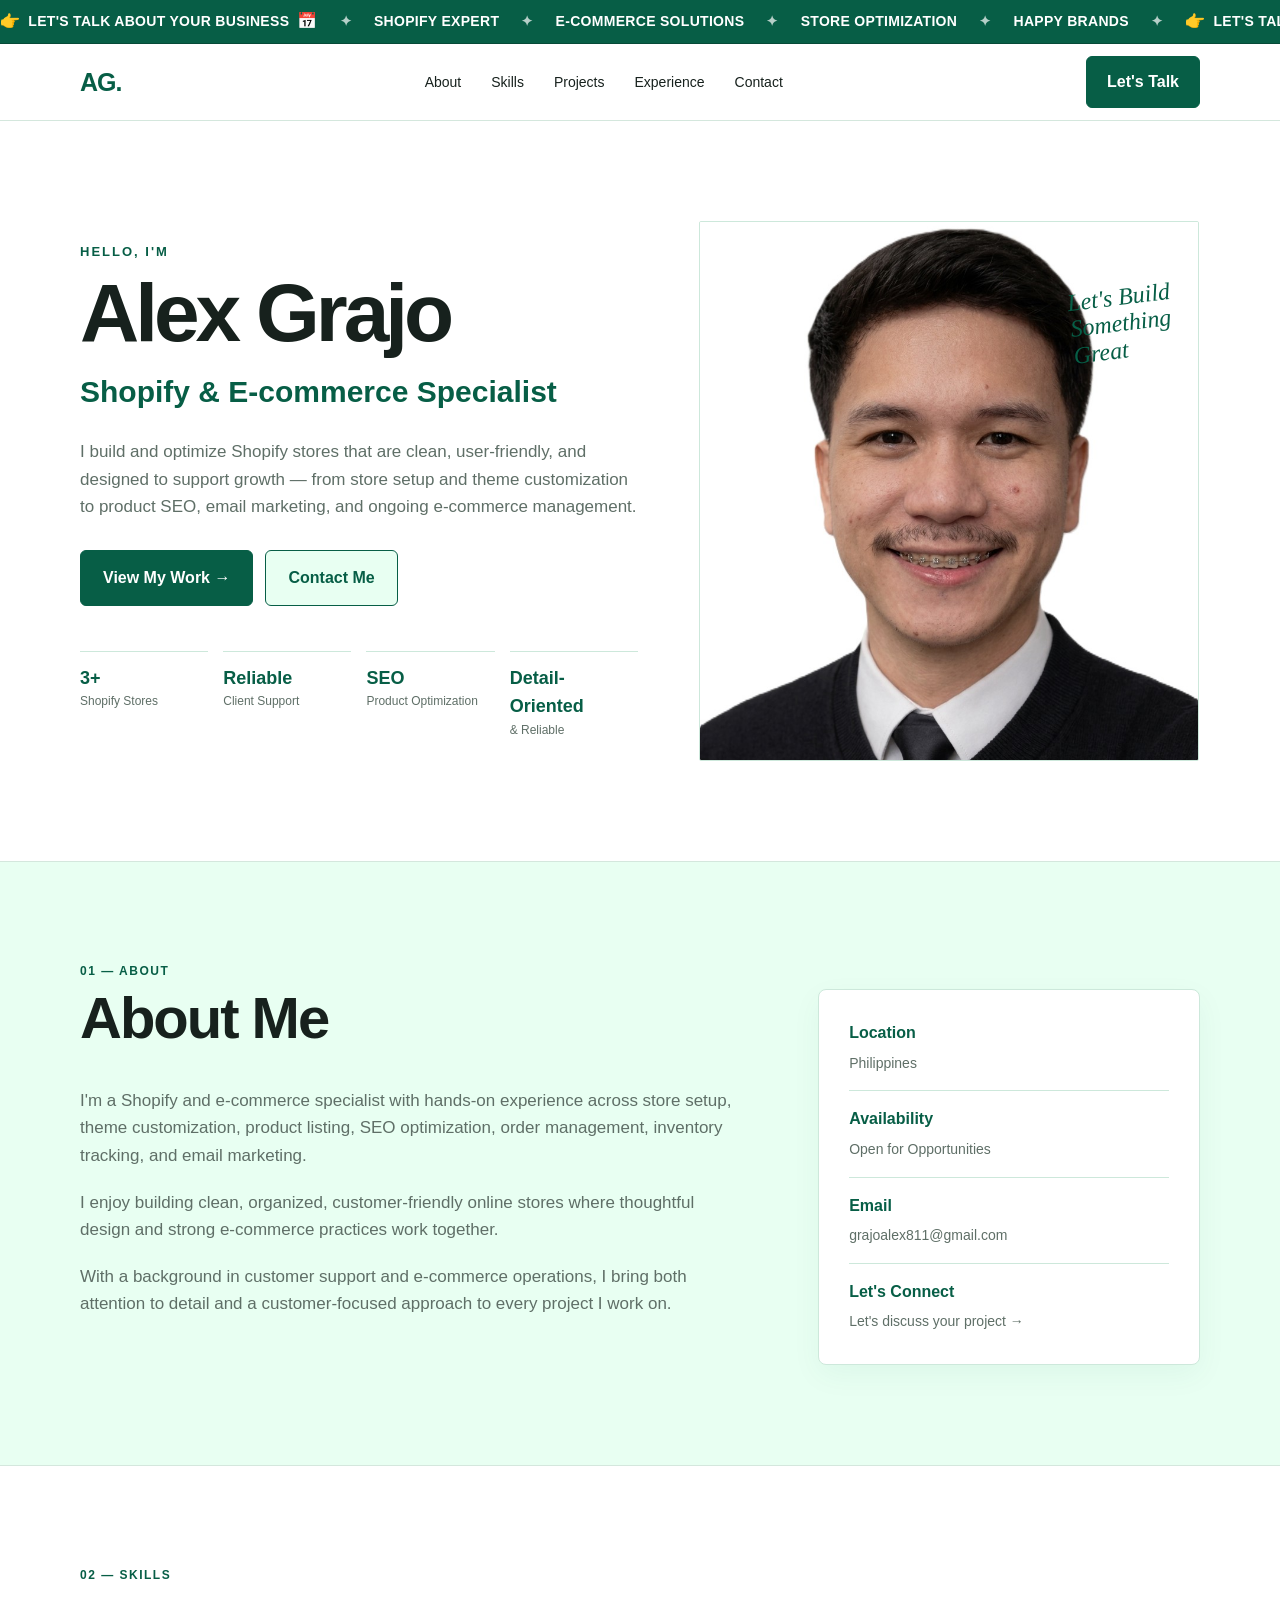
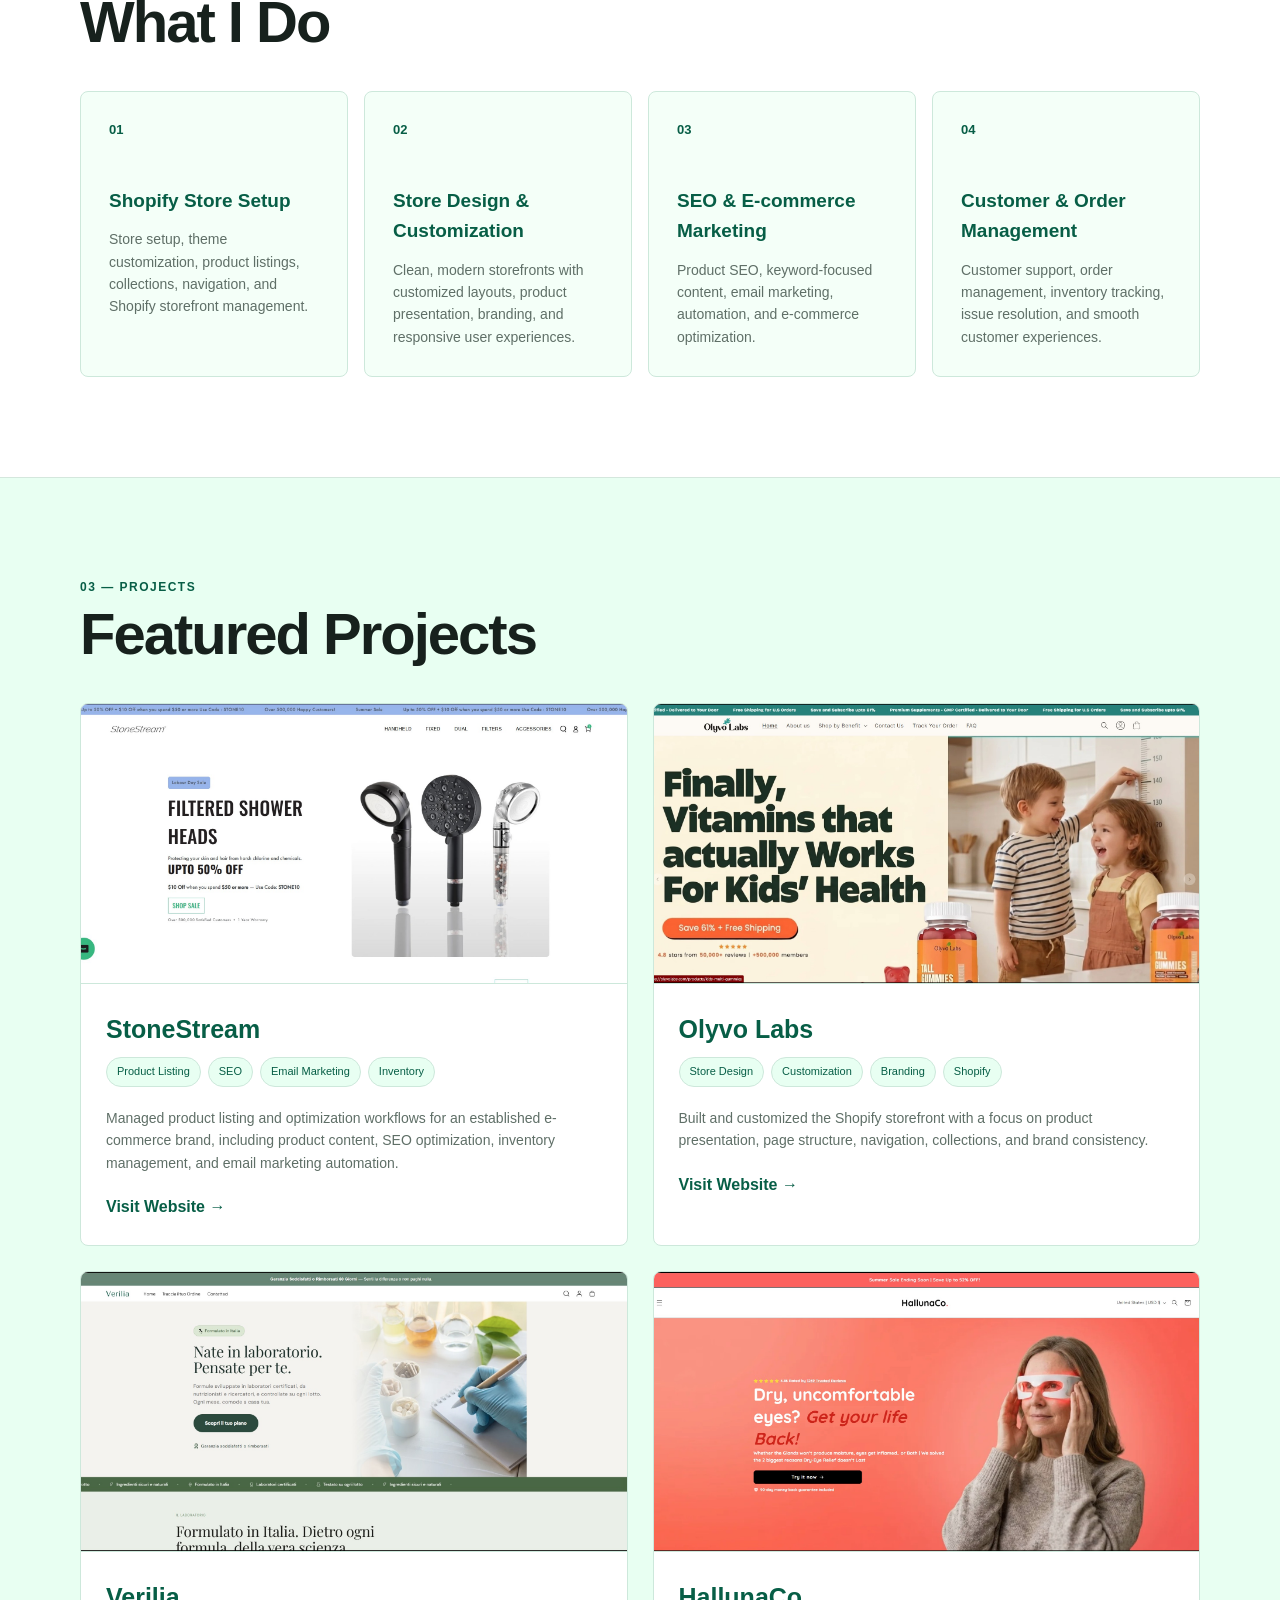
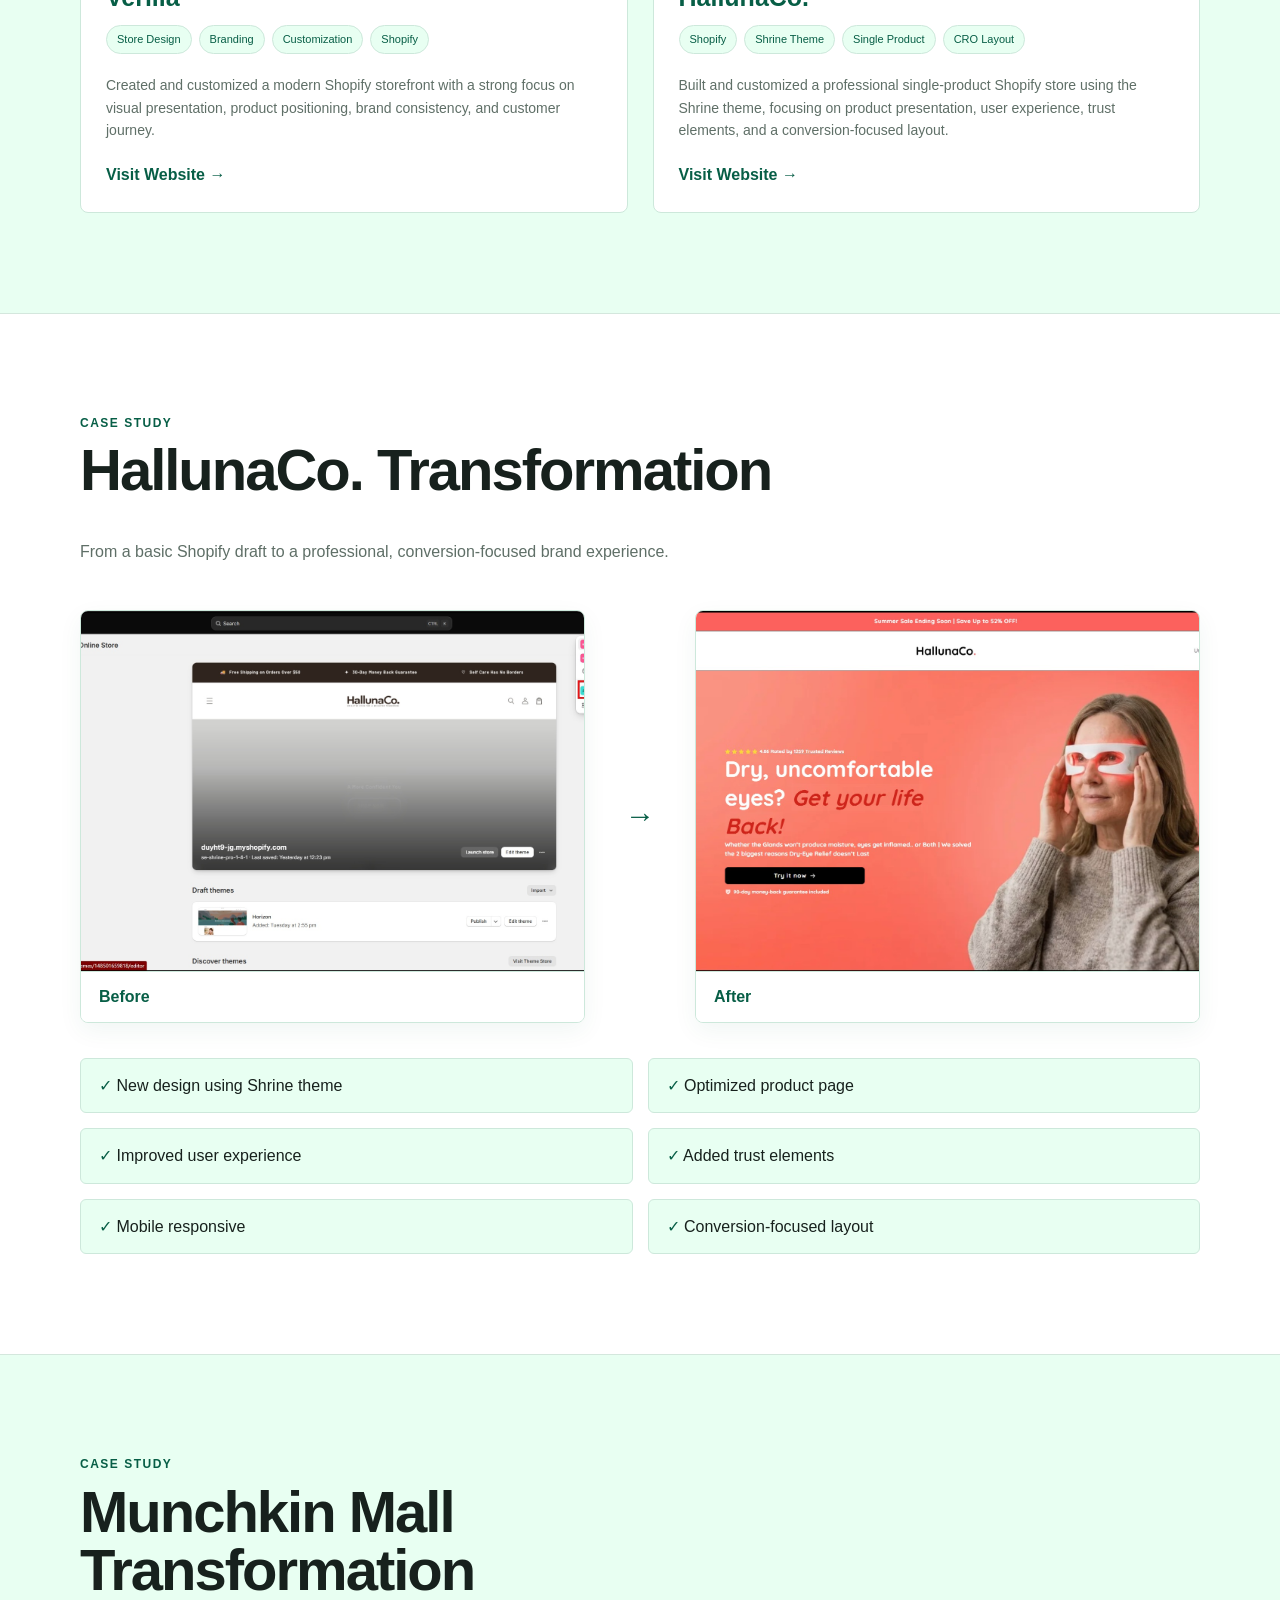
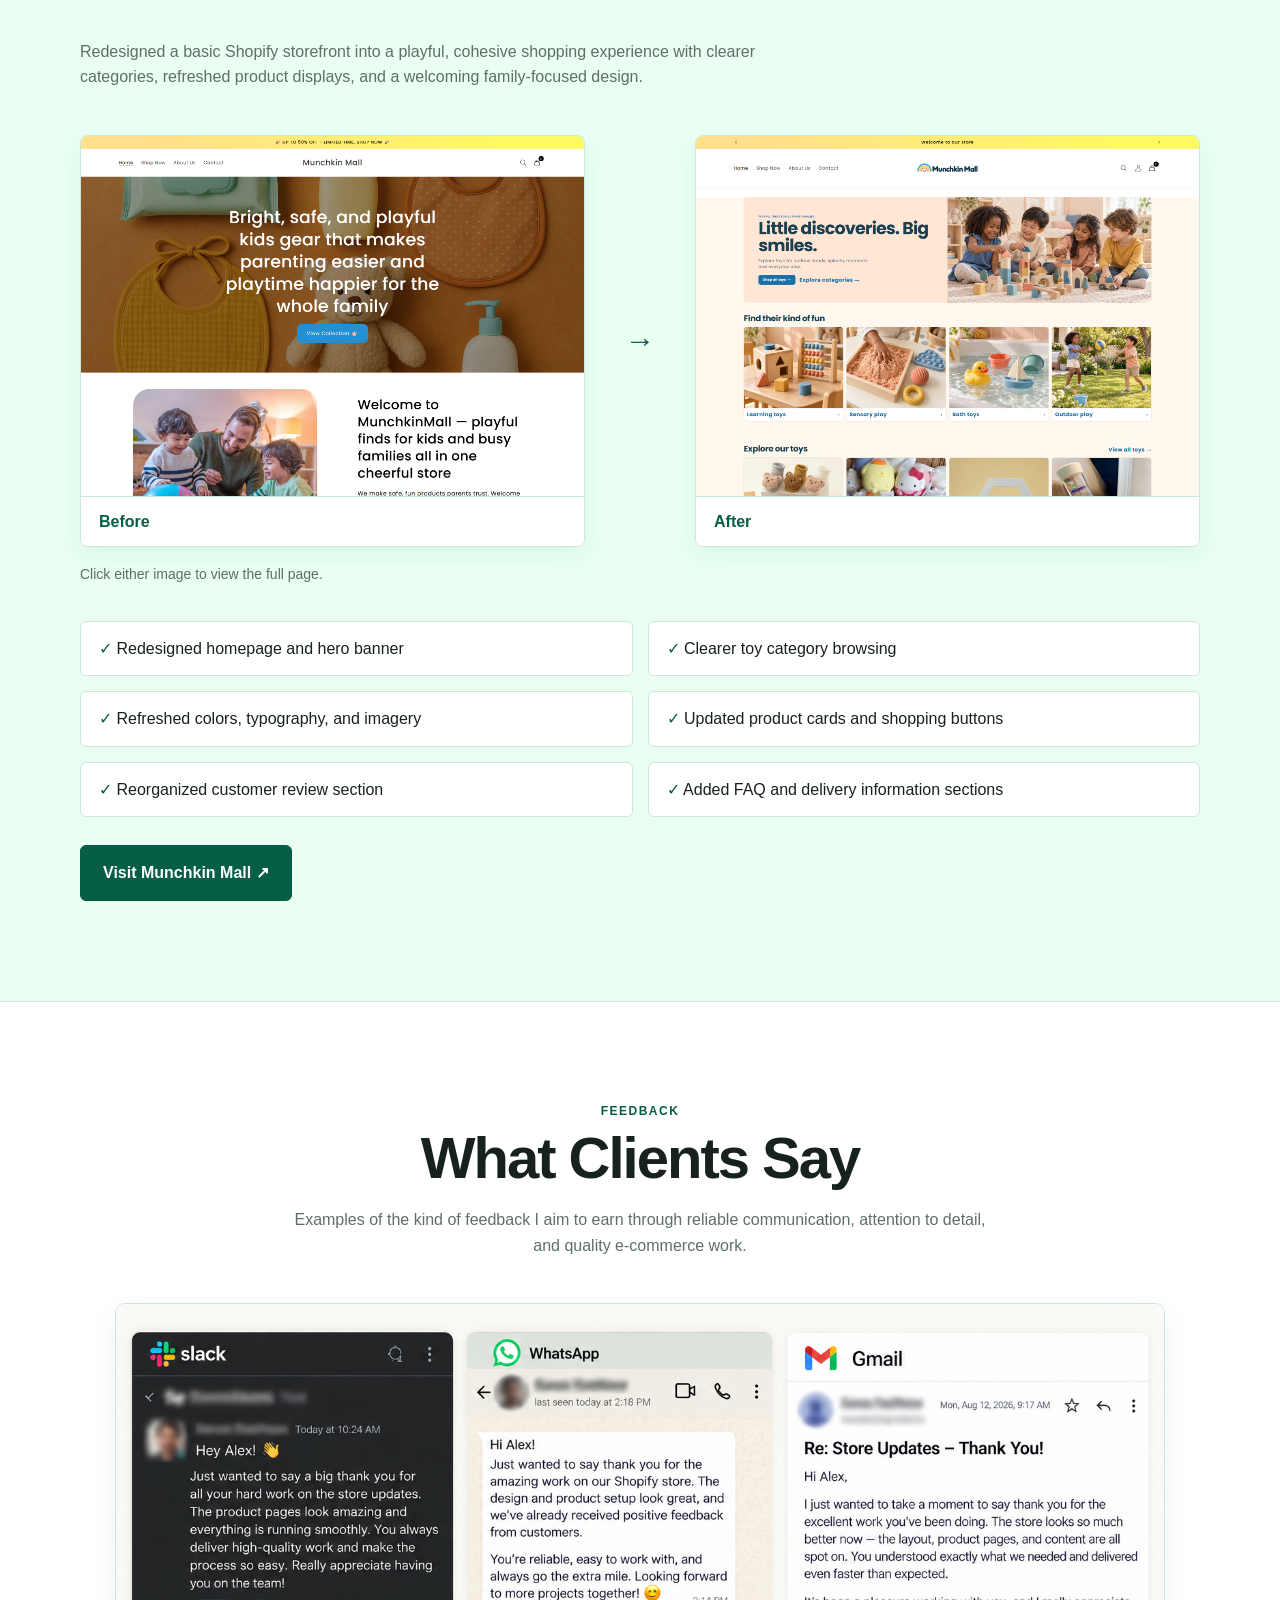
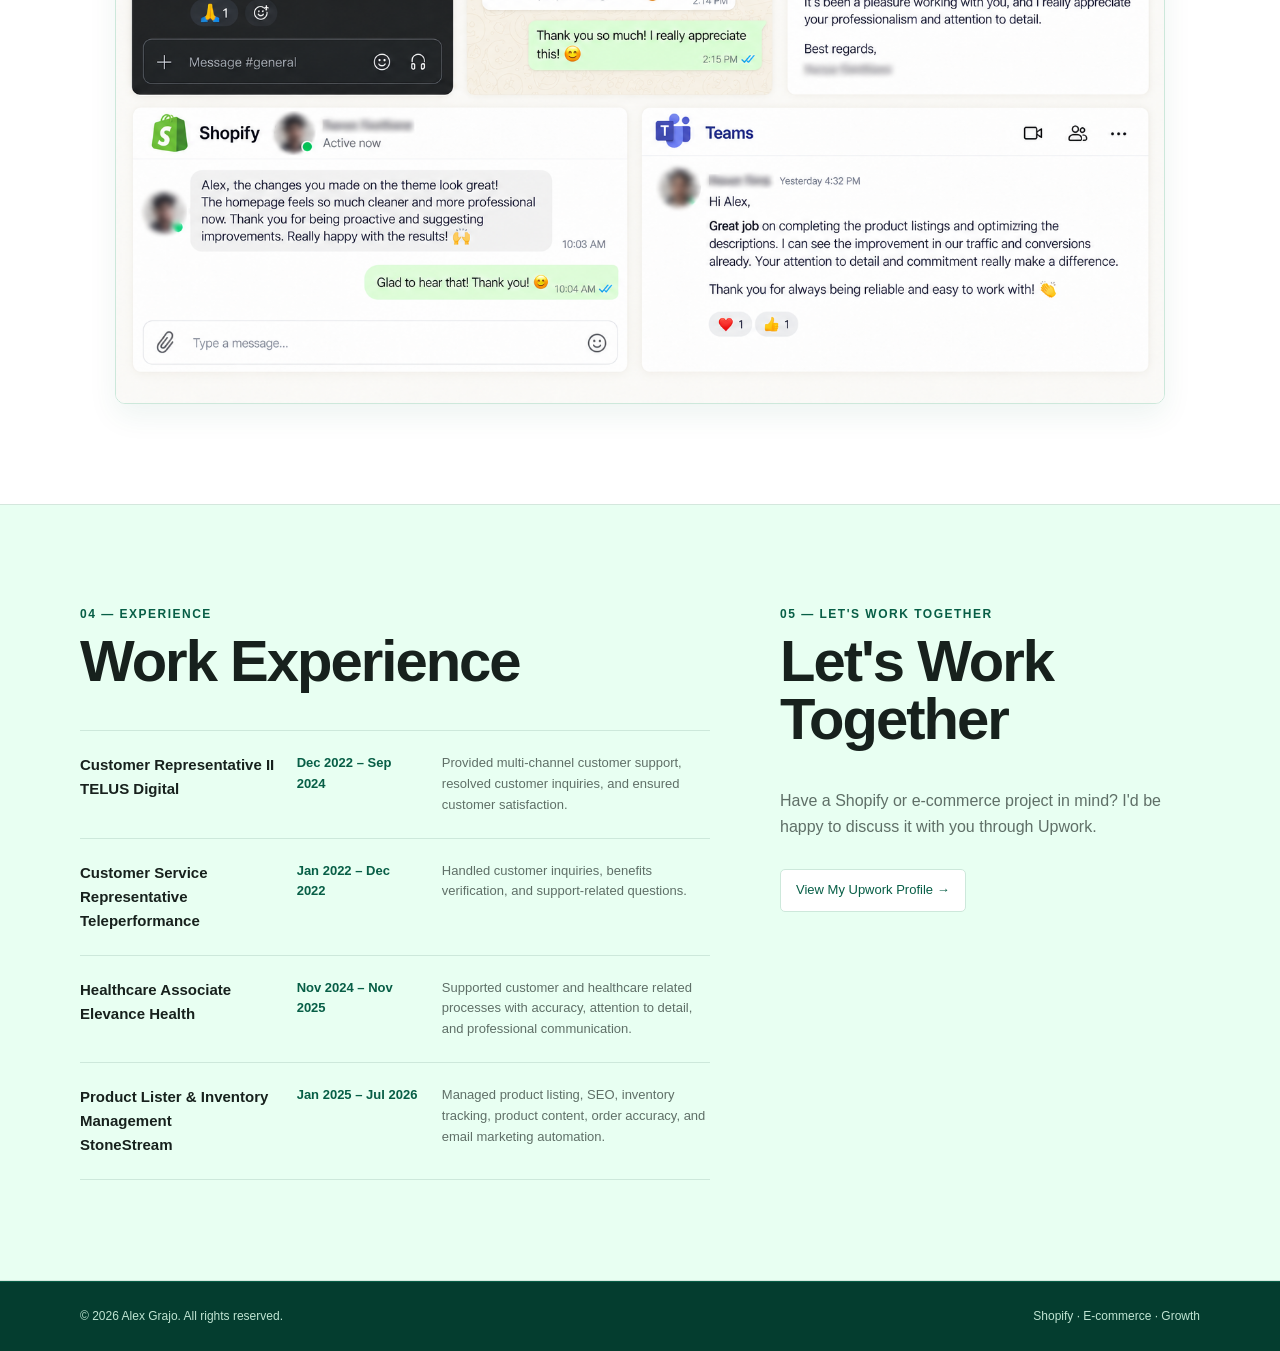
==== upwork.html @ b0d63276 "Create Upwork portfolio page" ====
<!DOCTYPE html>
<html lang="en">

<head>

    <meta charset="UTF-8">

    <meta name="viewport" content="width=device-width, initial-scale=1.0">

    <title>Alex Grajo | Shopify & E-commerce Specialist</title>

    <meta
        name="description"
        content="Alex Grajo is a Shopify and e-commerce specialist focused on store setup, customization, product SEO, customer management, inventory, and e-commerce growth."
    >

    <link rel="stylesheet" href="style.css">

</head>


<body><!-- TOP MARQUEE -->
<div class="alex-marquee">
  <div class="alex-marquee-track">

    <!-- SET 1 -->
    <div class="alex-marquee-content">
      <a
        href="https://calendar.app.google/ESJeCoB843cVoZxm7"
        target="_blank"
        rel="noopener noreferrer"
        class="marquee-link"
      >
        <span class="marquee-arrow">👉</span>
        <span>Let's Talk About Your Business</span>
        <span class="marquee-calendar">📅</span>
      </a>

      <span class="marquee-divider">✦</span>

      <span>Shopify Expert</span>

      <span class="marquee-divider">✦</span>

      <span>E-Commerce Solutions</span>

      <span class="marquee-divider">✦</span>

      <span>Store Optimization</span>

      <span class="marquee-divider">✦</span>

      <span>Happy Brands</span>

      <span class="marquee-divider">✦</span>
    </div>

    <!-- SET 2 — DUPLICATE FOR SEAMLESS LOOP -->
    <div class="alex-marquee-content">
      <a
        href="https://calendar.app.google/ESJeCoB843cVoZxm7"
        target="_blank"
        rel="noopener noreferrer"
        class="marquee-link"
      >
        <span class="marquee-arrow">👉</span>
        <span>Let's Talk About Your Business</span>
        <span class="marquee-calendar">📅</span>
      </a>

      <span class="marquee-divider">✦</span>

      <span>Shopify Expert</span>

      <span class="marquee-divider">✦</span>

      <span>E-Commerce Solutions</span>

      <span class="marquee-divider">✦</span>

      <span>Store Optimization</span>

      <span class="marquee-divider">✦</span>

      <span>Happy Brands</span>

      <span class="marquee-divider">✦</span>
    </div>

  </div>
</div>


    <!-- =========================================
         HEADER / NAVIGATION
         ========================================= -->

    <header class="site-header">

        <div class="container navbar">

            <a href="#home" class="logo">
                AG.
            </a>


            <nav>

                <ul class="nav-links">

                    <li>
                        <a href="#about">About</a>
                    </li>

                    <li>
                        <a href="#skills">Skills</a>
                    </li>

                    <li>
                        <a href="#projects">Projects</a>
                    </li>

                    <li>
                        <a href="#experience">Experience</a>
                    </li>

                    <li>
                        <a href="#contact">Contact</a>
                    </li>

                </ul>

            </nav>


            <a href="#contact" class="nav-button">
                Let's Talk
            </a>


            <button
                class="menu-toggle"
                aria-label="Open navigation menu"
                aria-expanded="false"
            >
                ☰
            </button>

        </div>

    </header>



    <main>


        <!-- =========================================
             HERO
             ========================================= -->

        <section class="hero" id="home">

            <div class="container hero-grid">


                <!-- Hero Text -->

                <div class="hero-content">

                    <div class="hero-label">
                        HELLO, I'M
                    </div>


                    <h1>
                        Alex Grajo
                    </h1>


                    <div class="hero-title">
                        Shopify & E-commerce Specialist
                    </div>


                    <p class="hero-description">

                        I build and optimize Shopify stores that are clean,
                        user-friendly, and designed to support growth —
                        from store setup and theme customization to product
                        SEO, email marketing, and ongoing e-commerce management.

                    </p>


                    <div class="hero-buttons">

                        <a
                            href="#projects"
                            class="button button-dark"
                        >
                            View My Work →
                        </a>


                        <a
                            href="#contact"
                            class="button button-light"
                        >
                            Contact Me
                        </a>

                    </div>


                    <!-- Small Stats -->

                    <div class="hero-stats">

                        <div class="stat">

                            <strong>
                                3+
                            </strong>

                            <span>
                                Shopify Stores
                            </span>

                        </div>


                        <div class="stat">

                            <strong>
                                Reliable
                            </strong>

                            <span>
                                Client Support
                            </span>

                        </div>


                        <div class="stat">

                            <strong>
                                SEO
                            </strong>

                            <span>
                                Product Optimization
                            </span>

                        </div>


                        <div class="stat">

                            <strong>
                                Detail-Oriented
                            </strong>

                            <span>
                                & Reliable
                            </span>

                        </div>

                    </div>

                </div>



                <!-- Hero Photo -->

                <div class="hero-photo-wrapper">

                    <img
                        src="images/alex-photo.jpg"
                        alt="Alex Grajo"
                        class="hero-photo"
                    >


                    <div class="hero-note">

                        Let's Build
                        Something
                        Great

                    </div>

                </div>

            </div>

        </section>



        <!-- =========================================
             ABOUT
             ========================================= -->

        <section id="about">

            <div class="container">

                <div class="section-label">
                    01 — ABOUT
                </div>


                <div class="about-grid">


                    <div>

                        <h2 class="section-title">
                            About Me
                        </h2>


                        <div class="about-text">

                            <p>

                                I'm a Shopify and e-commerce specialist with
                                hands-on experience across store setup,
                                theme customization, product listing,
                                SEO optimization, order management,
                                inventory tracking, and email marketing.

                            </p>


                            <p>

                                I enjoy building clean, organized,
                                customer-friendly online stores where
                                thoughtful design and strong e-commerce
                                practices work together.

                            </p>


                            <p>

                                With a background in customer support and
                                e-commerce operations, I bring both
                                attention to detail and a customer-focused
                                approach to every project I work on.

                            </p>

                        </div>

                    </div>



                    <!-- Information Card -->

                    <div class="info-card">


                        <div class="info-item">

                            <strong>
                                Location
                            </strong>

                            <span>
                                Philippines
                            </span>

                        </div>


                        <div class="info-item">

                            <strong>
                                Availability
                            </strong>

                            <span>
                                Open for Opportunities
                            </span>

                        </div>


                        <div class="info-item">

                            <strong>
                                Email
                            </strong>

                            <span>
                                grajoalex811@gmail.com
                            </span>

                        </div>


                        <div class="info-item">

                            <strong>
                                Let's Connect
                            </strong>

                            <span>
                                Let's discuss your project →
                            </span>

                        </div>


                    </div>

                </div>

            </div>

        </section>



        <!-- =========================================
             SKILLS / WHAT I DO
             ========================================= -->

        <section id="skills">

            <div class="container">

                <div class="section-label">
                    02 — SKILLS
                </div>


                <h2 class="section-title">
                    What I Do
                </h2>


                <div class="skills-grid">


                    <!-- Skill 1 -->

                    <div class="skill-card">

                        <div class="skill-number">
                            01
                        </div>

                        <h3>
                            Shopify Store Setup
                        </h3>

                        <p>

                            Store setup, theme customization,
                            product listings, collections,
                            navigation, and Shopify storefront
                            management.

                        </p>

                    </div>



                    <!-- Skill 2 -->

                    <div class="skill-card">

                        <div class="skill-number">
                            02
                        </div>

                        <h3>
                            Store Design & Customization
                        </h3>

                        <p>

                            Clean, modern storefronts with
                            customized layouts, product presentation,
                            branding, and responsive user experiences.

                        </p>

                    </div>



                    <!-- Skill 3 -->

                    <div class="skill-card">

                        <div class="skill-number">
                            03
                        </div>

                        <h3>
                            SEO & E-commerce Marketing
                        </h3>

                        <p>

                            Product SEO, keyword-focused content,
                            email marketing, automation, and
                            e-commerce optimization.

                        </p>

                    </div>



                    <!-- Skill 4 -->

                    <div class="skill-card">

                        <div class="skill-number">
                            04
                        </div>

                        <h3>
                            Customer & Order Management
                        </h3>

                        <p>

                            Customer support, order management,
                            inventory tracking, issue resolution,
                            and smooth customer experiences.

                        </p>

                    </div>


                </div>

            </div>

        </section>



        <!-- =========================================
             FEATURED PROJECTS
             ========================================= -->

        <section id="projects">

            <div class="container">

                <div class="section-label">
                    03 — PROJECTS
                </div>


                <h2 class="section-title">
                    Featured Projects
                </h2>


                <div class="projects-grid">


                    <!-- =================================
                         STONESTREAM
                         ================================= -->

                    <article class="project-card">


                        <img
                            src="images/stonestream.jpg"
                            alt="StoneStream Shopify store"
                            class="project-image"
                        >


                        <div class="project-content">

                            <h3>
                                StoneStream
                            </h3>


                            <div class="project-tags">

                                <span>
                                    Product Listing
                                </span>

                                <span>
                                    SEO
                                </span>

                                <span>
                                    Email Marketing
                                </span>

                                <span>
                                    Inventory
                                </span>

                            </div>


                            <p>

                                Managed product listing and optimization
                                workflows for an established e-commerce
                                brand, including product content,
                                SEO optimization, inventory management,
                                and email marketing automation.

                            </p>


                            <a
                                href="https://www.stone-stream.com/"
                                target="_blank"
                                rel="noopener noreferrer"
                            >
                                Visit Website →
                            </a>

                        </div>

                    </article>



                    <!-- =================================
                         OLYVO LABS
                         ================================= -->

                    <article class="project-card">


                        <img
                            src="images/olyvo.jpg"
                            alt="Olyvo Labs Shopify store"
                            class="project-image"
                        >


                        <div class="project-content">

                            <h3>
                                Olyvo Labs
                            </h3>


                            <div class="project-tags">

                                <span>
                                    Store Design
                                </span>

                                <span>
                                    Customization
                                </span>

                                <span>
                                    Branding
                                </span>

                                <span>
                                    Shopify
                                </span>

                            </div>


                            <p>

                                Built and customized the Shopify
                                storefront with a focus on product
                                presentation, page structure,
                                navigation, collections, and
                                brand consistency.

                            </p>


                            <a
                                href="https://olyvolabs.com/"
                                target="_blank"
                                rel="noopener noreferrer"
                            >
                                Visit Website →
                            </a>

                        </div>

                    </article>



                    <!-- =================================
                         VERILIA
                         ================================= -->

                    <article class="project-card">


                        <img
                            src="images/verilia.jpg"
                            alt="Verilia Shopify store"
                            class="project-image"
                        >


                        <div class="project-content">

                            <h3>
                                Verilia
                            </h3>


                            <div class="project-tags">

                                <span>
                                    Store Design
                                </span>

                                <span>
                                    Branding
                                </span>

                                <span>
                                    Customization
                                </span>

                                <span>
                                    Shopify
                                </span>

                            </div>


                            <p>

                                Created and customized a modern
                                Shopify storefront with a strong
                                focus on visual presentation,
                                product positioning, brand
                                consistency, and customer journey.

                            </p>


                            <a
                                href="https://verilia.shop/"
                                target="_blank"
                                rel="noopener noreferrer"
                            >
                                Visit Website →
                            </a>

                        </div>

                    </article>



                    <!-- =================================
                         HALLUNACO
                         ================================= -->

                    <article class="project-card">


                        <img
                            src="images/hallunaco-after.jpg"
                            alt="HallunaCo Shopify store"
                            class="project-image"
                        >


                        <div class="project-content">

                            <h3>
                                HallunaCo.
                            </h3>


                            <div class="project-tags">

                                <span>
                                    Shopify
                                </span>

                                <span>
                                    Shrine Theme
                                </span>

                                <span>
                                    Single Product
                                </span>

                                <span>
                                    CRO Layout
                                </span>

                            </div>


                            <p>

                                Built and customized a professional
                                single-product Shopify store using
                                the Shrine theme, focusing on product
                                presentation, user experience,
                                trust elements, and a conversion-focused
                                layout.

                            </p>


                            <a
                                href="https://hallunaco.com/"
                                target="_blank"
                                rel="noopener noreferrer"
                            >
                                Visit Website →
                            </a>

                        </div>

                    </article>


                </div>

            </div>

        </section>



        <!-- =========================================
             HALLUNACO CASE STUDY
             ========================================= -->

        <section class="case-study">

            <div class="container">


                <div class="case-study-header">

                    <div class="section-label">
                        CASE STUDY
                    </div>


                    <h2 class="section-title">
                        HallunaCo. Transformation
                    </h2>


                    <p>

                        From a basic Shopify draft to a professional,
                        conversion-focused brand experience.

                    </p>

                </div>



                <!-- Before / After -->

                <div class="before-after">


                    <!-- BEFORE -->

                    <div class="case-image">

                        <img
                            src="images/hallunaco-before.jpg"
                            alt="HallunaCo Shopify setup before customization"
                        >


                        <div class="case-label">
                            Before
                        </div>

                    </div>



                    <!-- Arrow -->

                    <div class="case-arrow">
                        →
                    </div>



                    <!-- AFTER -->

                    <div class="case-image">

                        <img
                            src="images/hallunaco-after.jpg"
                            alt="HallunaCo customized Shopify storefront"
                        >


                        <div class="case-label">
                            After
                        </div>

                    </div>


                </div>



                <!-- Case Study Details -->

                <div class="case-details">


                    <div class="case-detail">
                        ✓ New design using Shrine theme
                    </div>


                    <div class="case-detail">
                        ✓ Optimized product page
                    </div>


                    <div class="case-detail">
                        ✓ Improved user experience
                    </div>


                    <div class="case-detail">
                        ✓ Added trust elements
                    </div>


                    <div class="case-detail">
                        ✓ Mobile responsive
                    </div>


                    <div class="case-detail">
                        ✓ Conversion-focused layout
                    </div>


                </div>

            </div>

        </section>
<!-- MUNCHKIN MALL CASE STUDY -->
<section class="case-study" id="munchkinmall">
  <div class="container">

    <div class="case-study-header">
      <div class="section-label">CASE STUDY</div>

      <h2 class="section-title">
        Munchkin Mall Transformation
      </h2>

      <p>
        Redesigned a basic Shopify storefront into a playful,
        cohesive shopping experience with clearer categories,
        refreshed product displays, and a welcoming family-focused design.
      </p>
    </div>

    <div class="before-after">

      <div class="case-image">
        <a href="images/munchkinmall-before.jpg"
           target="_blank" rel="noopener noreferrer">
          <img
            src="images/munchkinmall-before.jpg"
            alt="Munchkin Mall before redesign — open full screenshot"
            loading="lazy"
            style="object-position: top;"
          >
        </a>
        <div class="case-label">Before</div>
      </div>

      <div class="case-arrow" aria-hidden="true">→</div>

      <div class="case-image">
        <a href="images/munchkinmall-after.jpg"
           target="_blank" rel="noopener noreferrer">
          <img
            src="images/munchkinmall-after.jpg"
            alt="Munchkin Mall after redesign — open full screenshot"
            loading="lazy"
            style="object-position: top;"
          >
        </a>
        <div class="case-label">After</div>
      </div>

    </div>

    <p style="margin-top: 16px; color: #666; font-size: 14px;">
      Click either image to view the full page.
    </p>

    <div class="case-details">
      <div class="case-detail">
        ✓ Redesigned homepage and hero banner
      </div>
      <div class="case-detail">
        ✓ Clearer toy category browsing
      </div>
      <div class="case-detail">
        ✓ Refreshed colors, typography, and imagery
      </div>
      <div class="case-detail">
        ✓ Updated product cards and shopping buttons
      </div>
      <div class="case-detail">
        ✓ Reorganized customer review section
      </div>
      <div class="case-detail">
        ✓ Added FAQ and delivery information sections
      </div>
    </div>

    <a
      href="https://shopmunchkinmall.com/"
      class="button button-dark"
      target="_blank"
      rel="noopener noreferrer"
      style="margin-top: 28px;"
    >
      Visit Munchkin Mall ↗
    </a>

  </div>
</section>


        <!-- =========================================
             SAMPLE CLIENT & TEAM FEEDBACK
             ========================================= -->

      <section id="feedback" class="feedback-section">
  <div class="container">

    <div class="section-label">
      FEEDBACK
    </div>

    <h2 class="section-title">
      What Clients Say
    </h2>

    <p class="feedback-intro">
      Examples of the kind of feedback I aim to earn
      through reliable communication, attention to detail,
      and quality e-commerce work.
    </p>

    <img
      src="images/feedback.jpg"
      alt="Sample client and team feedback"
      class="feedback-image"
    >

  </div>
</section>





        <!-- =========================================
             EXPERIENCE
             ========================================= -->

        <section id="experience">

            <div class="container">


                <div class="experience-grid">


                    <!-- Experience -->

                    <div>

                        <div class="section-label">
                            04 — EXPERIENCE
                        </div>


                        <h2 class="section-title">
                            Work Experience
                        </h2>



                        <!-- TELUS -->

                        <div class="experience-item">

                            <strong>
                                Customer Representative II
                                <br>
                                TELUS Digital
                            </strong>


                            <div class="date">
                                Dec 2022 – Sep 2024
                            </div>


                            <p>

                                Provided multi-channel customer
                                support, resolved customer
                                inquiries, and ensured customer
                                satisfaction.

                            </p>

                        </div>



                        <!-- TELEPERFORMANCE -->

                        <div class="experience-item">

                            <strong>
                                Customer Service Representative
                                <br>
                                Teleperformance
                            </strong>


                            <div class="date">
                                Jan 2022 – Dec 2022
                            </div>


                            <p>

                                Handled customer inquiries,
                                benefits verification, and
                                support-related questions.

                            </p>

                        </div>



                        <!-- ELEVANCE -->

                        <div class="experience-item">

                            <strong>
                                Healthcare Associate
                                <br>
                                Elevance Health
                            </strong>


                            <div class="date">
                                Nov 2024 – Nov 2025
                            </div>


                            <p>

                                Supported customer and healthcare
                                related processes with accuracy,
                                attention to detail, and professional
                                communication.

                            </p>

                        </div>



                        <!-- STONESTREAM -->

                        <div class="experience-item">

                            <strong>
                                Product Lister & Inventory Management
                                <br>
                                StoneStream
                            </strong>


                            <div class="date">
                                Jan 2025 – Jul 2026
                            </div>


                            <p>

                                Managed product listing, SEO,
                                inventory tracking, product content,
                                order accuracy, and email marketing
                                automation.

                            </p>

                        </div>


                    </div>



                    <!-- Contact CTA -->

                    <div id="contact">

                        <div class="section-label">
                            05 — LET'S WORK TOGETHER
                        </div>


                        <h2 class="section-title">
                            Let's Work Together
                        </h2>


                      <p class="contact-text">
    Have a Shopify or e-commerce project in mind?
    I'd be happy to discuss it with you through Upwork.
</p>








                        <div class="contact-links">

    <a
        href="https://www.upwork.com/freelancers/~01ebbaee34c57333d8"
        target="_blank"
        rel="noopener noreferrer"
    >
        View My Upwork Profile →
    </a>

</div>

                    </div>


                </div>

            </div>

        </section>


    </main>



    <!-- =========================================
         FOOTER
         ========================================= -->

    <footer class="site-footer">

        <div class="container footer-inner">


            <div>

                © <span id="current-year"></span>
                Alex Grajo. All rights reserved.

            </div>


            <div>

                Shopify · E-commerce · Growth

            </div>


        </div>

    </footer>



    <!-- JavaScript -->

    <script src="script.js"></script>


</body>

</html>
---- style.css ----
/* =========================================
   ALEX GRAJO PORTFOLIO
   Main Stylesheet
   ========================================= */

/* ---------- RESET ---------- */

* {
    margin: 0;
    padding: 0;
    box-sizing: border-box;
}

html {
    scroll-behavior: smooth;
}

body {
    font-family: Arial, Helvetica, sans-serif;
    background: #f7f6f2;
    color: #111111;
    line-height: 1.6;
}

img {
    max-width: 100%;
    display: block;
}

a {
    color: inherit;
    text-decoration: none;
}

button {
    font: inherit;
}


/* ---------- GLOBAL CONTAINER ---------- */

.container {
    width: min(1120px, 90%);
    margin: 0 auto;
}


/* ---------- HEADER ---------- */

.site-header {
    position: sticky;
    top: 0;
    z-index: 1000;
    background: rgba(247, 246, 242, 0.96);
    border-bottom: 1px solid #deddd7;
    backdrop-filter: blur(10px);
}

.navbar {
    min-height: 76px;
    display: flex;
    align-items: center;
    justify-content: space-between;
    gap: 30px;
}

.logo {
    font-size: 25px;
    font-weight: 800;
    letter-spacing: -1px;
}

.nav-links {
    display: flex;
    align-items: center;
    gap: 30px;
    list-style: none;
}

.nav-links a {
    font-size: 14px;
    color: #333333;
    transition: 0.2s ease;
}

.nav-links a:hover {
    color: #000000;
}

.nav-button {
    background: #111111;
    color: #ffffff !important;
    padding: 12px 20px;
    border-radius: 6px;
    font-weight: 600;
}


/* ---------- HERO ---------- */

.hero {
    min-height: 680px;
    display: flex;
    align-items: center;
    border-bottom: 1px solid #deddd7;
}

.hero-grid {
    display: grid;
    grid-template-columns: 1fr 0.9fr;
    align-items: center;
    gap: 60px;
}

.hero-label {
    font-size: 13px;
    font-weight: 700;
    letter-spacing: 2px;
    margin-bottom: 12px;
}

.hero h1 {
    font-size: clamp(48px, 7vw, 82px);
    line-height: 0.95;
    letter-spacing: -4px;
    margin-bottom: 16px;
}

.hero-title {
    font-size: clamp(20px, 2.5vw, 30px);
    font-weight: 600;
    margin-bottom: 22px;
}

.hero-description {
    max-width: 610px;
    color: #5d5d5d;
    font-size: 17px;
    margin-bottom: 30px;
}

.hero-buttons {
    display: flex;
    flex-wrap: wrap;
    gap: 12px;
}

.button {
    display: inline-flex;
    align-items: center;
    justify-content: center;
    padding: 14px 22px;
    border: 1px solid #111111;
    border-radius: 6px;
    font-weight: 600;
    transition: 0.2s ease;
}

.button-dark {
    background: #111111;
    color: #ffffff;
}

.button-dark:hover {
    background: #333333;
}

.button-light {
    background: transparent;
}

.button-light:hover {
    background: #111111;
    color: #ffffff;
}


/* ---------- HERO PHOTO ---------- */

.hero-photo-wrapper {
    position: relative;
    display: flex;
    justify-content: center;
    align-items: flex-end;
}

.hero-photo {
    width: 100%;
    max-width: 500px;
    height: 540px;
    object-fit: cover;
    object-position: center top;
    border-radius: 2px;
}

.hero-note {
    position: absolute;
    right: -20px;
    top: 60px;
    width: 150px;
    font-family: Georgia, serif;
    font-size: 24px;
    font-style: italic;
    line-height: 1.1;
    transform: rotate(-7deg);
}


/* ---------- SMALL STATS ---------- */

.hero-stats {
    display: grid;
    grid-template-columns: repeat(4, 1fr);
    gap: 15px;
    margin-top: 45px;
}

.stat {
    border-top: 1px solid #cfcfc8;
    padding-top: 12px;
}

.stat strong {
    display: block;
    font-size: 18px;
}

.stat span {
    display: block;
    color: #686868;
    font-size: 12px;
}


/* ---------- SECTION ---------- */

section {
    padding: 100px 0;
    border-bottom: 1px solid #deddd7;
}

.section-label {
    font-size: 12px;
    font-weight: 700;
    letter-spacing: 1.5px;
    color: #666666;
    margin-bottom: 8px;
}

.section-title {
    font-size: clamp(38px, 5vw, 58px);
    line-height: 1;
    letter-spacing: -2px;
    margin-bottom: 40px;
}


/* ---------- ABOUT ---------- */

.about-grid {
    display: grid;
    grid-template-columns: 1.4fr 0.8fr;
    gap: 70px;
}

.about-text {
    color: #555555;
    font-size: 17px;
    max-width: 720px;
}

.about-text p + p {
    margin-top: 20px;
}

.info-card {
    background: #eeede8;
    padding: 30px;
    border: 1px solid #deddd7;
    border-radius: 8px;
}

.info-item {
    padding: 15px 0;
    border-bottom: 1px solid #d3d2cc;
}

.info-item:first-child {
    padding-top: 0;
}

.info-item:last-child {
    border-bottom: none;
    padding-bottom: 0;
}

.info-item strong {
    display: block;
    margin-bottom: 4px;
}

.info-item span {
    color: #666666;
    font-size: 14px;
}


/* ---------- SKILLS ---------- */

.skills-grid {
    display: grid;
    grid-template-columns: repeat(4, 1fr);
    gap: 16px;
}

.skill-card {
    background: #eeede8;
    border: 1px solid #deddd7;
    border-radius: 8px;
    padding: 28px;
    min-height: 240px;
}

.skill-number {
    font-size: 13px;
    color: #777777;
    margin-bottom: 45px;
}

.skill-card h3 {
    font-size: 19px;
    margin-bottom: 12px;
}

.skill-card p {
    color: #666666;
    font-size: 14px;
}


/* ---------- PROJECTS ---------- */

.projects-grid {
    display: grid;
    grid-template-columns: repeat(2, 1fr);
    gap: 25px;
}

.project-card {
    background: #ffffff;
    border: 1px solid #deddd7;
    border-radius: 8px;
    overflow: hidden;
    transition: transform 0.25s ease, box-shadow 0.25s ease;
}

.project-card:hover {
    transform: translateY(-5px);
    box-shadow: 0 15px 35px rgba(0, 0, 0, 0.08);
}

.project-image {
    width: 100%;
    height: 280px;
    object-fit: cover;
    border-bottom: 1px solid #deddd7;
}

.project-content {
    padding: 25px;
}

.project-content h3 {
    font-size: 25px;
    margin-bottom: 8px;
}

.project-content p {
    color: #666666;
    font-size: 14px;
    margin-bottom: 20px;
}

.project-tags {
    display: flex;
    flex-wrap: wrap;
    gap: 7px;
    margin-bottom: 20px;
}

.project-tags span {
    border: 1px solid #cccccc;
    border-radius: 20px;
    padding: 5px 10px;
    font-size: 11px;
}


/* ---------- HALLUNACO CASE STUDY ---------- */

.case-study {
    background: #eeede8;
}

.case-study-header {
    max-width: 750px;
    margin-bottom: 45px;
}

.case-study-header p {
    color: #666666;
}

.before-after {
    display: grid;
    grid-template-columns: 1fr 70px 1fr;
    align-items: center;
    gap: 20px;
}

.case-image {
    background: #ffffff;
    border: 1px solid #d6d5ce;
    border-radius: 8px;
    overflow: hidden;
}

.case-image img {
    width: 100%;
    height: 360px;
    object-fit: cover;
}

.case-label {
    padding: 12px 18px;
    font-weight: 700;
    background: #ffffff;
    border-top: 1px solid #deddd7;
}

.case-arrow {
    text-align: center;
    font-size: 30px;
}

.case-details {
    margin-top: 35px;
    display: grid;
    grid-template-columns: 1fr 1fr;
    gap: 15px;
}

.case-detail {
    padding: 14px 18px;
    background: #ffffff;
    border: 1px solid #deddd7;
    border-radius: 6px;
}


/* ---------- FEEDBACK ---------- */

.feedback-section {
    text-align: center;
}

.feedback-intro {
    max-width: 720px;
    margin: -20px auto 45px;
    color: #666666;
}

.feedback-image {
    width: 100%;
    max-width: 1050px;
    margin: 0 auto;
    border: 1px solid #deddd7;
    border-radius: 10px;
}


/* ---------- EXPERIENCE ---------- */

.experience-grid {
    display: grid;
    grid-template-columns: 1.2fr 0.8fr;
    gap: 70px;
}

.experience-item {
    display: grid;
    grid-template-columns: 1.1fr 0.7fr 1.5fr;
    gap: 20px;
    padding: 22px 0;
    border-top: 1px solid #cfcfc8;
}

.experience-item:last-child {
    border-bottom: 1px solid #cfcfc8;
}

.experience-item strong {
    font-size: 15px;
}

.experience-item .date {
    color: #666666;
    font-size: 13px;
}

.experience-item p {
    color: #666666;
    font-size: 13px;
}


/* ---------- CONTACT ---------- */

.contact-section {
    background: #111111;
    color: #ffffff;
}

.contact-grid {
    display: grid;
    grid-template-columns: 1fr 1fr;
    gap: 80px;
    align-items: center;
}

.contact-section .section-label {
    color: #aaaaaa;
}

.contact-section .section-title {
    margin-bottom: 20px;
}

.contact-text {
    color: #bbbbbb;
    max-width: 500px;
}

.contact-email {
    display: inline-block;
    margin-top: 25px;
    font-size: clamp(22px, 3vw, 36px);
    border-bottom: 1px solid #ffffff;
    padding-bottom: 5px;
}

.contact-links {
    display: flex;
    flex-wrap: wrap;
    gap: 12px;
    margin-top: 30px;
}

.contact-links a {
    border: 1px solid #555555;
    padding: 10px 15px;
    border-radius: 5px;
    color: #dddddd;
    font-size: 13px;
}


/* ---------- FOOTER ---------- */

.site-footer {
    background: #111111;
    color: #888888;
    border-top: 1px solid #333333;
    padding: 25px 0;
}

.footer-inner {
    display: flex;
    justify-content: space-between;
    gap: 20px;
    font-size: 12px;
}


/* ---------- MOBILE MENU BUTTON ---------- */

.menu-toggle {
    display: none;
    background: transparent;
    border: 1px solid #cccccc;
    padding: 8px 10px;
    border-radius: 5px;
    cursor: pointer;
}


/* ---------- TABLET ---------- */

@media (max-width: 900px) {

    .hero-grid,
    .about-grid,
    .experience-grid,
    .contact-grid {
        grid-template-columns: 1fr;
    }

    .hero {
        padding: 80px 0;
    }

    .hero-photo-wrapper {
        order: -1;
    }

    .hero-photo {
        max-width: 420px;
    }

    .skills-grid {
        grid-template-columns: repeat(2, 1fr);
    }

    .projects-grid {
        grid-template-columns: 1fr;
    }

    .before-after {
        grid-template-columns: 1fr;
    }

    .case-arrow {
        transform: rotate(90deg);
    }

    .case-details {
        grid-template-columns: 1fr;
    }

    .experience-grid {
        gap: 50px;
    }
}


/* ---------- MOBILE ---------- */

@media (max-width: 650px) {

    .container {
        width: 90%;
    }

    .navbar {
        min-height: 68px;
    }

    .nav-links {
        display: none;
        position: absolute;
        top: 68px;
        left: 0;
        width: 100%;
        padding: 20px;
        background: #f7f6f2;
        border-bottom: 1px solid #deddd7;
        flex-direction: column;
        align-items: flex-start;
        gap: 18px;
    }

    .nav-links.active {
        display: flex;
    }

    .menu-toggle {
        display: block;
    }

    .nav-button {
        display: none;
    }

    section {
        padding: 70px 0;
    }

    .hero {
        min-height: auto;
        padding: 65px 0;
    }

    .hero h1 {
        font-size: 52px;
        letter-spacing: -3px;
    }

    .hero-description {
        font-size: 15px;
    }

    .hero-photo {
        height: 430px;
    }

    .hero-note {
        right: -5px;
        top: 30px;
        font-size: 20px;
        width: 120px;
    }

    .hero-stats {
        grid-template-columns: repeat(2, 1fr);
        margin-top: 35px;
    }

    .about-grid {
        gap: 35px;
    }

    .skills-grid {
        grid-template-columns: 1fr;
    }

    .project-image {
        height: 220px;
    }

    .case-image img {
        height: 250px;
    }

    .experience-item {
        grid-template-columns: 1fr;
        gap: 6px;
    }

    .contact-grid {
        gap: 40px;
    }

    .footer-inner {
        flex-direction: column;
    }
}
/* =========================================
   TOP STICKY MARQUEE
   ========================================= */

.alex-marquee {
    position: fixed;
    top: 0;
    left: 0;
    width: 100%;
    height: 44px;
    background: #f7f6f2;
    border-bottom: 1px solid #111111;
    overflow: hidden;
    z-index: 9999;
    display: flex;
    align-items: center;
}

.alex-marquee-track {
    display: flex;
    width: max-content;
    animation: alexMarquee 28s linear infinite;
    will-change: transform;
}

.alex-marquee-content {
    display: flex;
    align-items: center;
    flex-shrink: 0;
    white-space: nowrap;
    gap: 22px;
    padding-right: 22px;
}

.alex-marquee-content > span,
.marquee-link {
    font-family: Arial, Helvetica, sans-serif;
    font-size: 14px;
    font-weight: 700;
    letter-spacing: 0.3px;
    text-transform: uppercase;
    color: #111111;
}

.marquee-link {
    display: inline-flex;
    align-items: center;
    gap: 8px;
    text-decoration: none;
}

.marquee-link:hover {
    opacity: 0.65;
}

.marquee-arrow,
.marquee-calendar {
    font-size: 16px;
    line-height: 1;
}

.marquee-divider {
    font-size: 14px;
    font-weight: 400;
    opacity: 0.7;
}

@keyframes alexMarquee {
    from {
        transform: translateX(0);
    }

    to {
        transform: translateX(-50%);
    }
}

.site-header {
    top: 44px;
}

body {
    padding-top: 44px;
}

.alex-marquee:hover .alex-marquee-track {
    animation-play-state: paused;
}

@media (max-width: 768px) {

    .alex-marquee {
        height: 40px;
    }

    .alex-marquee-content > span,
    .marquee-link {
        font-size: 12px;
    }

    .alex-marquee-content {
        gap: 16px;
        padding-right: 16px;
    }

    .site-header {
        top: 40px;
    }

    body {
        padding-top: 40px;
    }

    .alex-marquee-track {
        animation-duration: 24s;
    }
}
/* ==========================================================
   ALEX GRAJO PORTFOLIO
   FOREST CODE + MINT FOG COLOR UPDATE
   Primary: #075E46
   Secondary: #E8FFF2
   ========================================================== */

:root {
    --forest: #075E46;
    --forest-dark: #064A38;
    --forest-deep: #043D2F;

    --mint: #E8FFF2;
    --mint-soft: #F4FFF8;
    --mint-border: #CDE8DB;

    --white: #FFFFFF;
    --black: #111111;

    --text: #17211D;
    --text-muted: #5F6F67;

    --border: #D4E7DD;

    --shadow:
        0 15px 35px rgba(7, 94, 70, 0.10);
}


/* ==========================================================
   GLOBAL
   ========================================================== */

body {
    background: var(--white);
    color: var(--text);
}

section {
    border-bottom: 1px solid var(--border);
}

a {
    transition:
        color 0.2s ease,
        background 0.2s ease,
        border-color 0.2s ease,
        opacity 0.2s ease;
}


/* ==========================================================
   TOP MOVING MARQUEE
   ========================================================== */

.alex-marquee {
    background: var(--forest);
    border-bottom: 1px solid var(--forest-dark);
}

.alex-marquee-content > span,
.marquee-link {
    color: var(--white);
}

.marquee-link:hover {
    color: var(--mint);
    opacity: 1;
}

.marquee-divider {
    color: var(--mint);
}


/* ==========================================================
   HEADER / NAVIGATION
   ========================================================== */

.site-header {
    background: rgba(255, 255, 255, 0.96);
    border-bottom: 1px solid var(--border);
}

.logo {
    color: var(--forest);
}

.nav-links a {
    color: var(--text);
}

.nav-links a:hover {
    color: var(--forest);
}

.nav-button {
    background: var(--forest);
    color: var(--white) !important;
    border: 1px solid var(--forest);
}

.nav-button:hover {
    background: var(--forest-dark);
    border-color: var(--forest-dark);
}


/* ==========================================================
   HERO
   ========================================================== */

.hero {
    background: var(--white);
    border-bottom: 1px solid var(--border);
}

.hero-label {
    color: var(--forest);
}

.hero h1 {
    color: var(--text);
}

.hero-title {
    color: var(--forest);
}

.hero-description {
    color: var(--text-muted);
}

.hero-note {
    color: var(--forest);
}

.hero-photo {
    border: 1px solid var(--mint-border);
}


/* ==========================================================
   HERO STATS
   ========================================================== */

.stat {
    border-top: 1px solid var(--mint-border);
}

.stat strong {
    color: var(--forest);
}

.stat span {
    color: var(--text-muted);
}


/* ==========================================================
   BUTTONS
   ========================================================== */

.button {
    border: 1px solid var(--forest);
}

.button-dark {
    background: var(--forest);
    color: var(--white);
    border-color: var(--forest);
}

.button-dark:hover {
    background: var(--forest-dark);
    border-color: var(--forest-dark);
    color: var(--white);
    transform: translateY(-2px);
}

.button-light {
    background: var(--mint);
    color: var(--forest);
    border-color: var(--forest);
}

.button-light:hover {
    background: var(--forest);
    color: var(--white);
    border-color: var(--forest);
}


/* ==========================================================
   SECTION LABELS
   ========================================================== */

.section-label {
    color: var(--forest);
}

.section-title {
    color: var(--text);
}


/* ==========================================================
   ABOUT SECTION
   ========================================================== */

#about {
    background: var(--mint);
}

.about-text {
    color: var(--text-muted);
}

.info-card {
    background: var(--white);
    border: 1px solid var(--mint-border);
    box-shadow: 0 10px 30px rgba(7, 94, 70, 0.05);
}

.info-item {
    border-bottom: 1px solid var(--mint-border);
}

.info-item strong {
    color: var(--forest);
}

.info-item span {
    color: var(--text-muted);
}


/* ==========================================================
   SKILLS / WHAT I DO
   ========================================================== */

#skills {
    background: var(--white);
}

.skill-card {
    background: var(--mint-soft);
    border: 1px solid var(--mint-border);
    transition:
        transform 0.25s ease,
        box-shadow 0.25s ease,
        border-color 0.25s ease;
}

.skill-card:hover {
    transform: translateY(-5px);
    border-color: var(--forest);
    box-shadow: var(--shadow);
}

.skill-number {
    color: var(--forest);
    font-weight: 700;
}

.skill-card h3 {
    color: var(--forest);
}

.skill-card p {
    color: var(--text-muted);
}


/* ==========================================================
   FEATURED PROJECTS
   ========================================================== */

#projects {
    background: var(--mint);
}

.project-card {
    background: var(--white);
    border: 1px solid var(--mint-border);
}

.project-card:hover {
    transform: translateY(-5px);
    border-color: var(--forest);
    box-shadow: var(--shadow);
}

.project-image {
    border-bottom: 1px solid var(--mint-border);
}

.project-content h3 {
    color: var(--forest);
}

.project-content p {
    color: var(--text-muted);
}

.project-tags span {
    background: var(--mint);
    border: 1px solid var(--mint-border);
    color: var(--forest);
}

.project-content > a {
    color: var(--forest);
    font-weight: 700;
}

.project-content > a:hover {
    color: var(--forest-dark);
}


/* ==========================================================
   CASE STUDY — HALLUNACO
   ========================================================== */

.case-study {
    background: var(--white);
}

.case-study-header p {
    color: var(--text-muted);
}

.case-image {
    background: var(--white);
    border: 1px solid var(--mint-border);
    box-shadow: 0 8px 25px rgba(7, 94, 70, 0.06);
}

.case-label {
    background: var(--white);
    border-top: 1px solid var(--mint-border);
    color: var(--forest);
}

.case-arrow {
    color: var(--forest);
}

.case-detail {
    background: var(--mint);
    border: 1px solid var(--mint-border);
    color: var(--text);
}

.case-detail::first-letter {
    color: var(--forest);
}


/* ==========================================================
   MUNCHKIN MALL CASE STUDY
   ========================================================== */

#munchkinmall {
    background: var(--mint);
}

#munchkinmall .case-image {
    background: var(--white);
}

#munchkinmall .case-detail {
    background: var(--white);
    border-color: var(--mint-border);
}

#munchkinmall p[style] {
    color: var(--text-muted) !important;
}


/* ==========================================================
   CLIENT FEEDBACK
   ========================================================== */

.feedback-section {
    background: var(--white);
}

.feedback-intro {
    color: var(--text-muted);
}

.feedback-image {
    border: 1px solid var(--mint-border);
    box-shadow: 0 12px 30px rgba(7, 94, 70, 0.07);
}


/* ==========================================================
   EXPERIENCE
   ========================================================== */

#experience {
    background: var(--mint);
}

.experience-item {
    border-top: 1px solid var(--mint-border);
}

.experience-item:last-child {
    border-bottom: 1px solid var(--mint-border);
}

.experience-item strong {
    color: var(--text);
}

.experience-item .date {
    color: var(--forest);
    font-weight: 600;
}

.experience-item p {
    color: var(--text-muted);
}


/* ==========================================================
   LET'S WORK TOGETHER CARD
   ========================================================== */

#contact {
    background: var(--forest);
    color: var(--white);
}

#contact .section-label {
    color: var(--mint);
}

#contact .section-title {
    color: var(--white);
}

#contact .contact-text {
    color: var(--mint);
}

#contact .button-dark {
    background: var(--mint);
    color: var(--forest);
    border-color: var(--mint);
}

#contact .button-dark:hover {
    background: var(--white);
    color: var(--forest);
    border-color: var(--white);
}

#contact .contact-email {
    color: var(--white);
    border-bottom: 1px solid var(--mint);
}

#contact .contact-email:hover {
    color: var(--mint);
}

#contact .contact-links a {
    color: var(--mint);
    border: 1px solid rgba(232, 255, 242, 0.45);
    background: transparent;
}

#contact .contact-links a:hover {
    color: var(--forest);
    background: var(--mint);
    border-color: var(--mint);
}


/* ==========================================================
   CONTACT SECTION — SOFTER VERSION
   ========================================================== */

#contact,
.contact-section {
    background: #E8FFF2;
    color: #17211D;
}

#contact .section-label,
.contact-section .section-label {
    color: #075E46;
}

#contact .section-title,
.contact-section .section-title {
    color: #17211D;
}

#contact .contact-text,
.contact-section .contact-text {
    color: #5F6F67;
}

#contact .contact-email,
.contact-section .contact-email {
    color: #075E46;
    border-bottom: 1px solid #075E46;
}

#contact .contact-email:hover,
.contact-section .contact-email:hover {
    color: #064A38;
}

/* Main contact button */
#contact .button-dark,
.contact-section .button-dark {
    background: #075E46;
    color: #FFFFFF;
    border-color: #075E46;
}

#contact .button-dark:hover,
.contact-section .button-dark:hover {
    background: #064A38;
    color: #FFFFFF;
    border-color: #064A38;
}

/* Social / contact links */
#contact .contact-links a,
.contact-section .contact-links a {
    background: #FFFFFF;
    color: #075E46;
    border: 1px solid #CDE8DB;
}

#contact .contact-links a:hover,
.contact-section .contact-links a:hover {
    background: #075E46;
    color: #FFFFFF;
    border-color: #075E46;
}


/* ==========================================================
   FOOTER
   ========================================================== */

.site-footer {
    background: var(--forest-deep);
    color: #BFE4D2;
    border-top: 1px solid var(--forest);
}

.site-footer a {
    color: var(--mint);
}

.site-footer a:hover {
    color: var(--white);
}


/* ==========================================================
   MOBILE MENU
   ========================================================== */

.menu-toggle {
    background: var(--mint);
    color: var(--forest);
    border: 1px solid var(--forest);
}

@media (max-width: 650px) {

    .nav-links {
        background: var(--white);
        border-bottom: 1px solid var(--mint-border);
    }

    #contact {
        padding: 30px 24px;
        border-radius: 10px;
    }
}


/* ==========================================================
   TEXT SELECTION
   ========================================================== */

::selection {
    background: var(--forest);
    color: var(--white);
}


/* ==========================================================
   ACCESSIBILITY / FOCUS
   ========================================================== */

a:focus-visible,
button:focus-visible {
    outline: 3px solid var(--forest);
    outline-offset: 4px;
}


/* ==========================================================
   OPTIONAL SMOOTHER HOVER
   ========================================================== */

.project-card,
.skill-card,
.button,
.nav-button,
.contact-links a {
    transition:
        transform 0.25s ease,
        box-shadow 0.25s ease,
        background-color 0.25s ease,
        color 0.25s ease,
        border-color 0.25s ease;
}
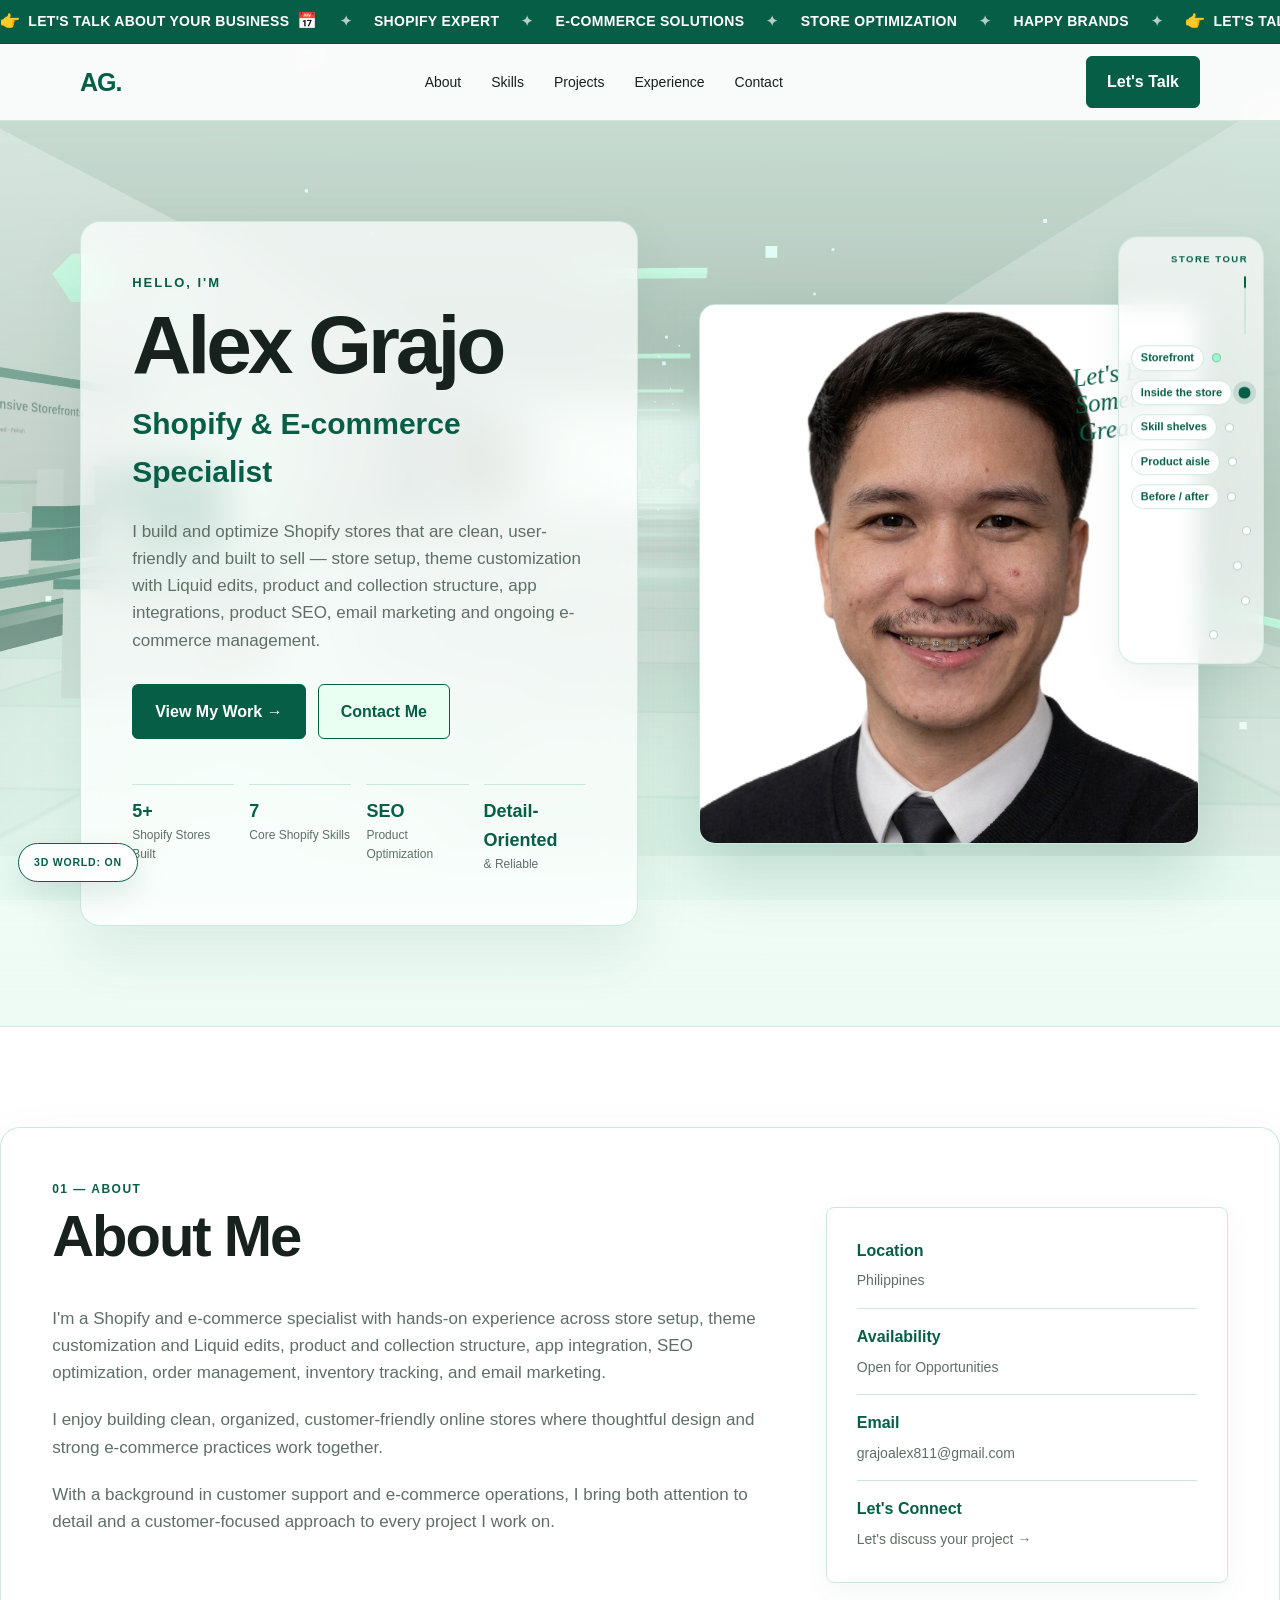
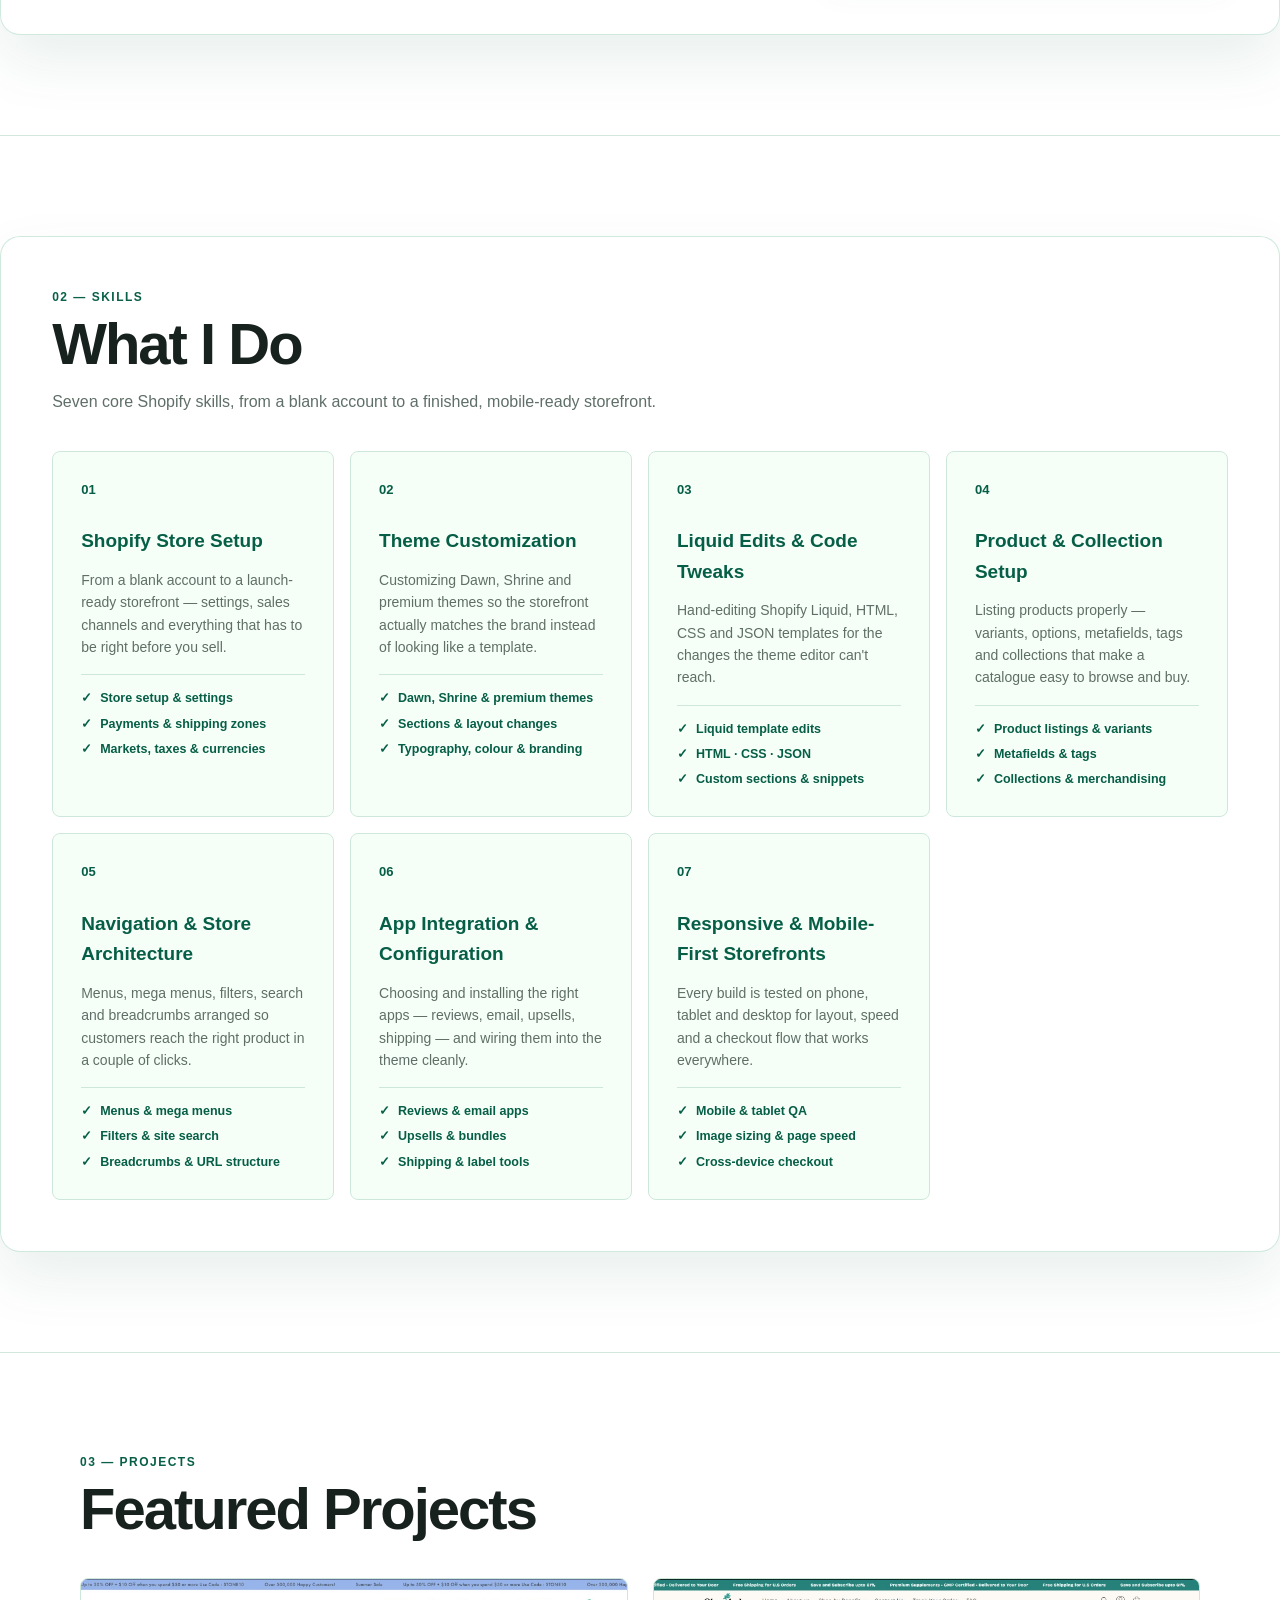
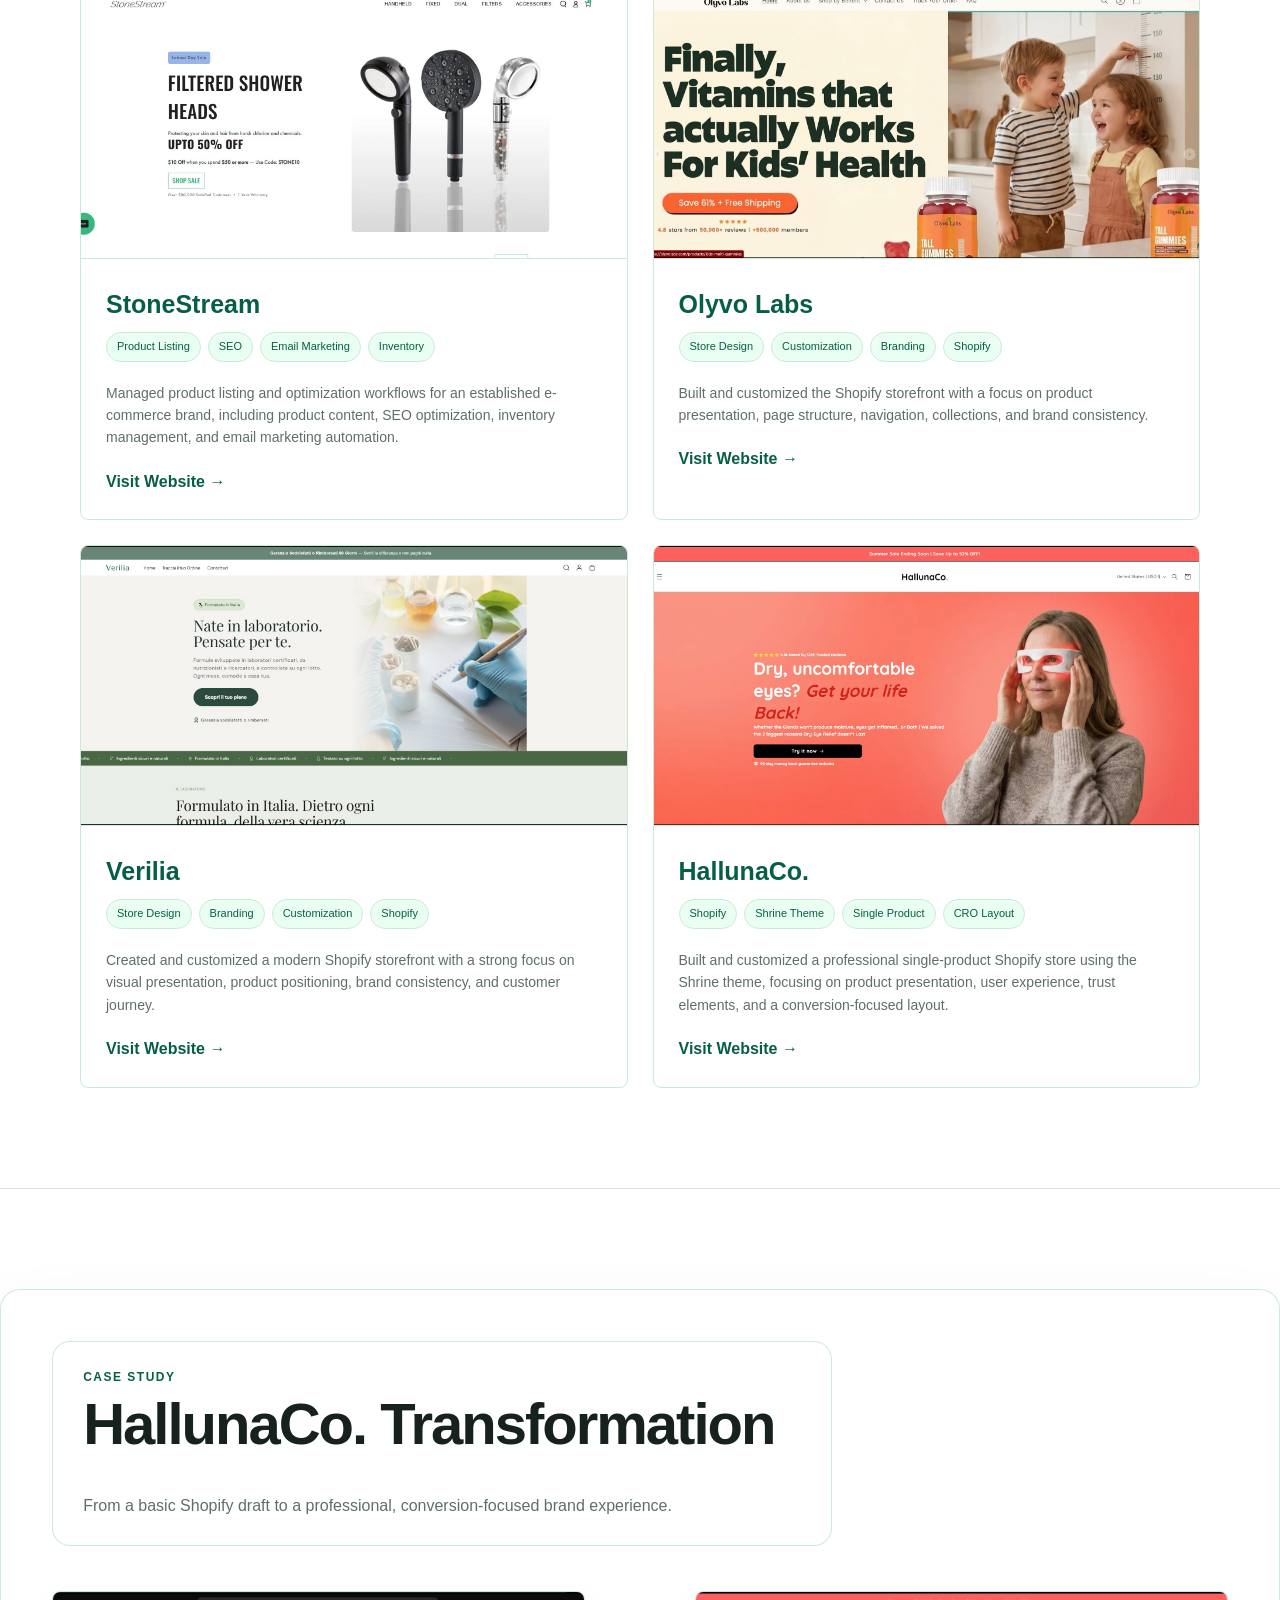
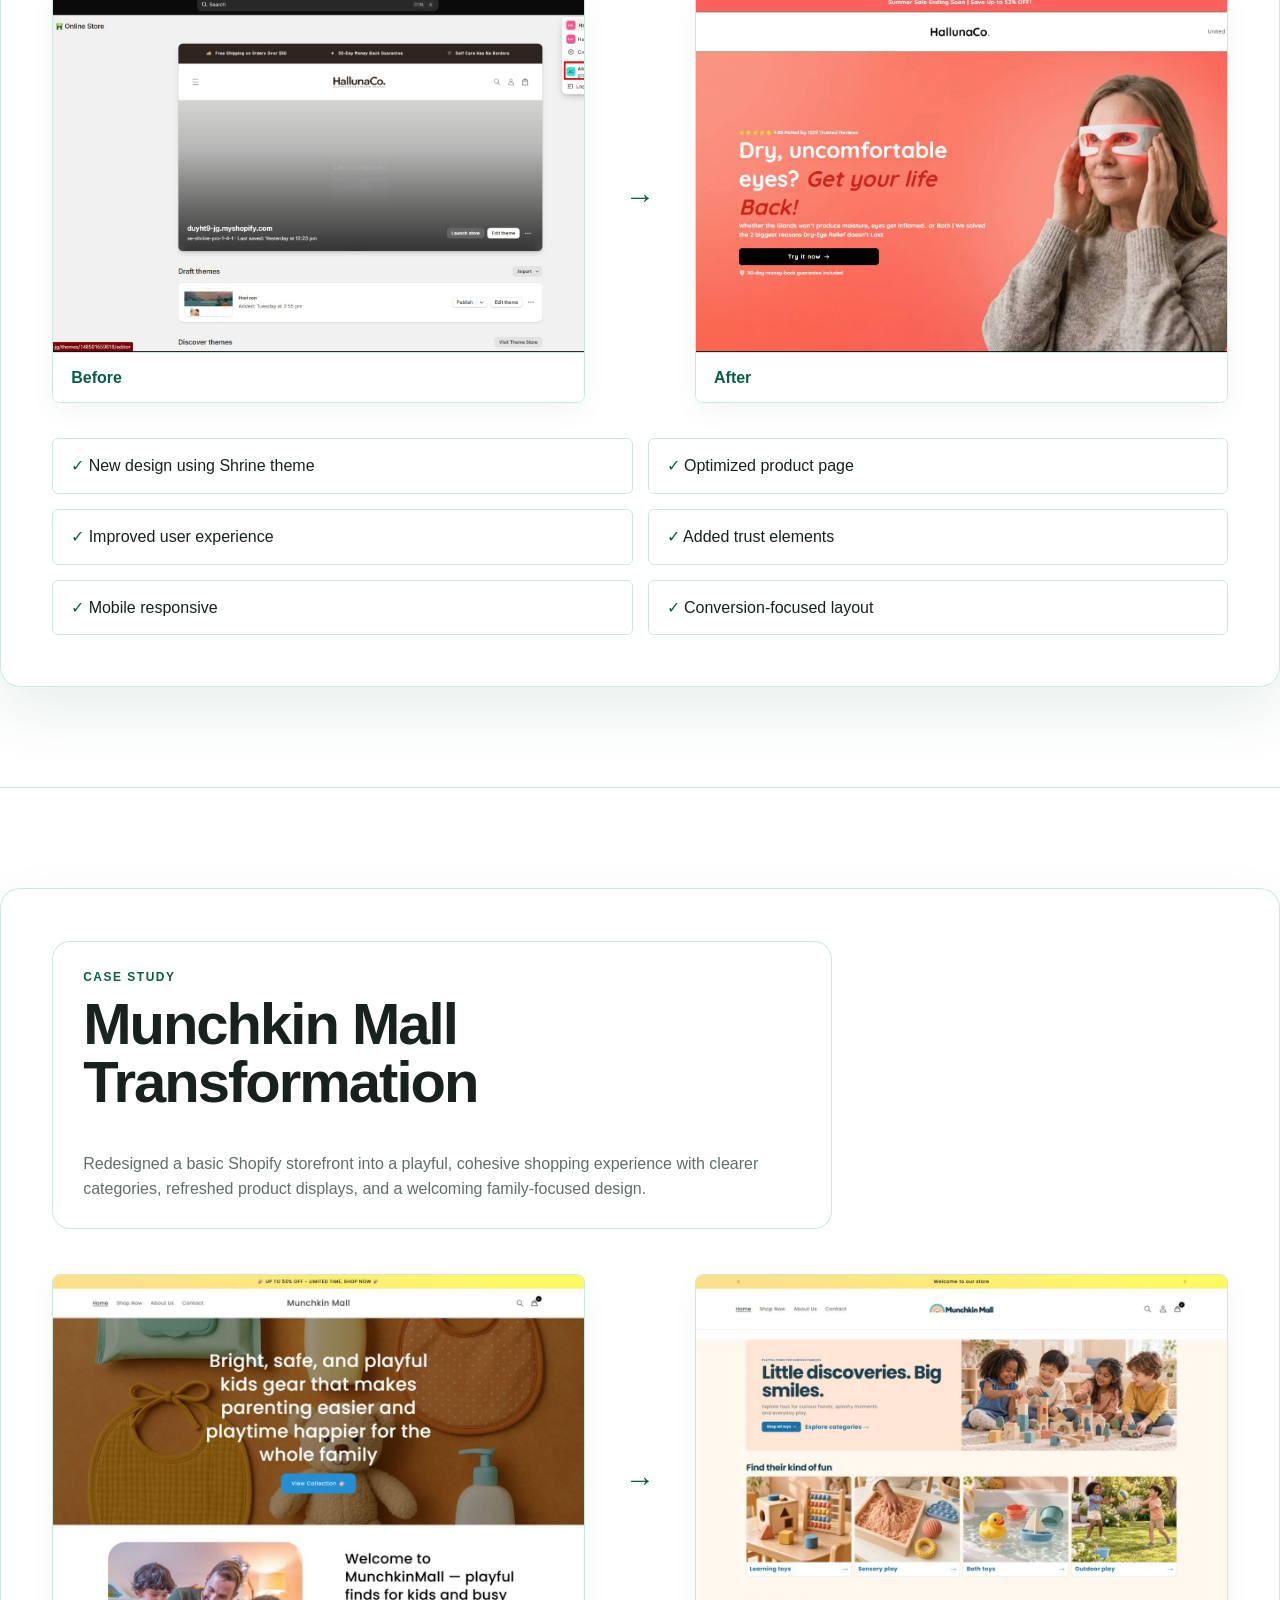
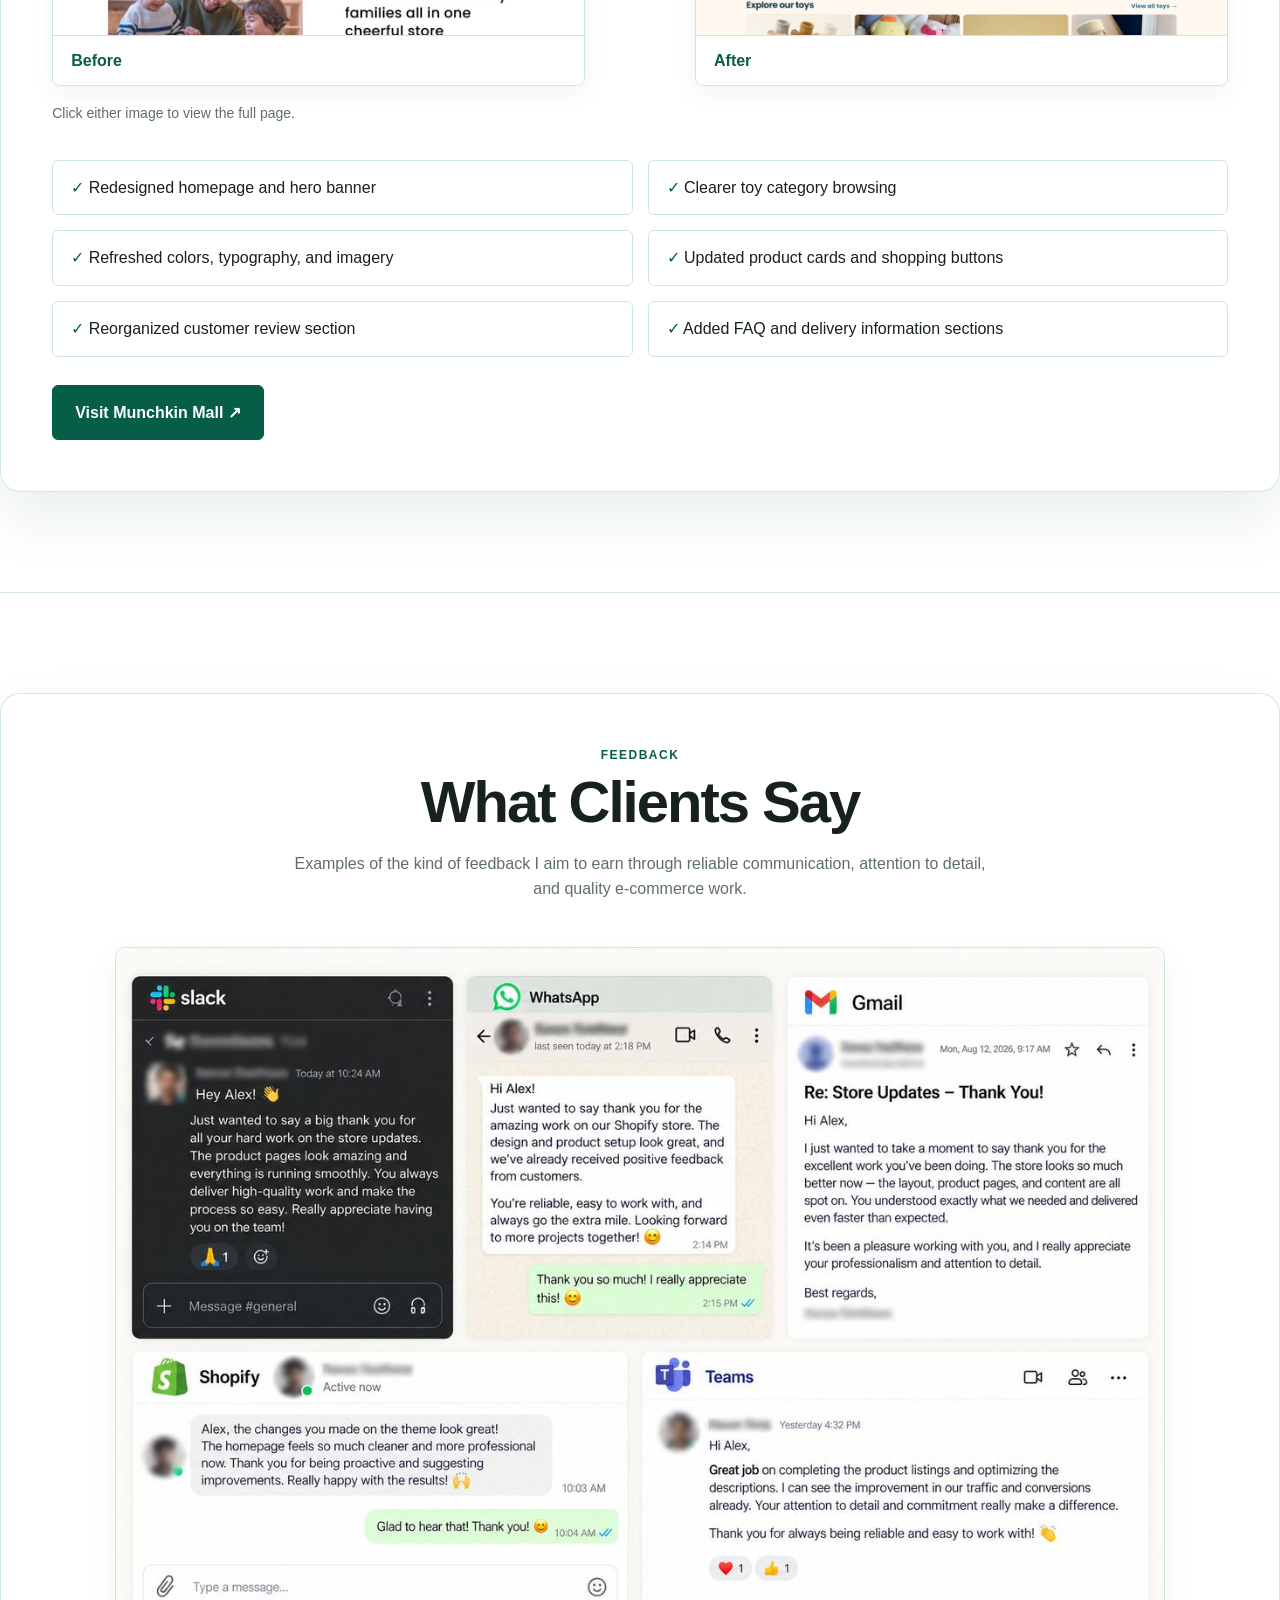
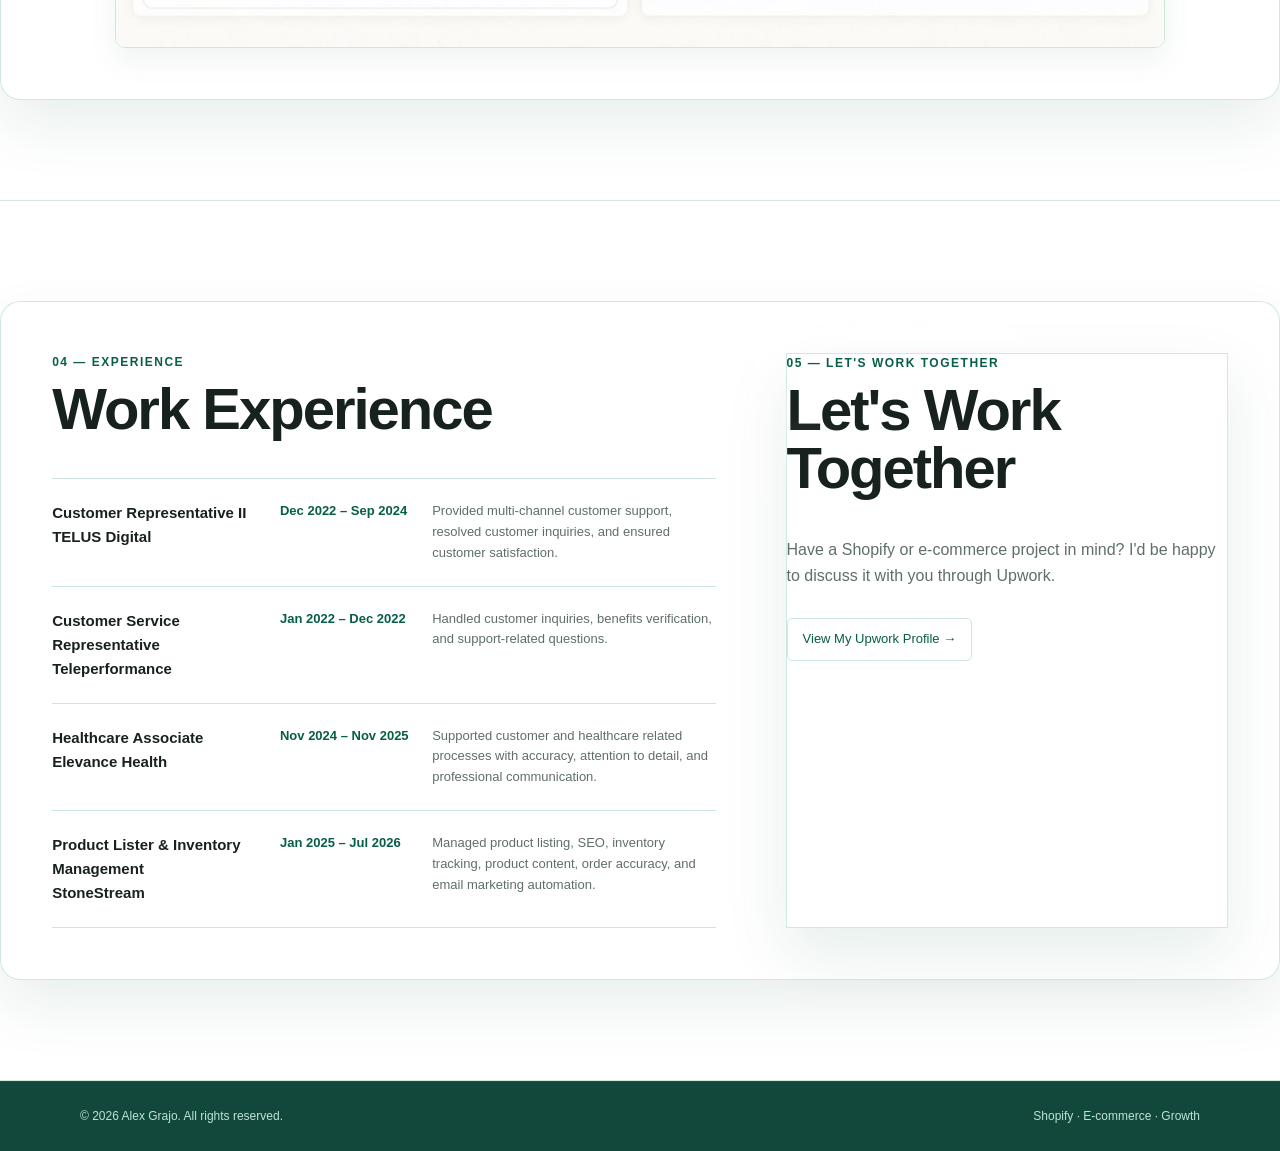
==== commit 4251a401: "Add 3D store journey, refresh Shopify skills, trim image payload 3D STORE JOURNEY (experience.js) - " ====
--- a/upwork.html
+++ b/upwork.html
@@ -11,15 +11,52 @@
 
     <meta
         name="description"
-        content="Alex Grajo is a Shopify and e-commerce specialist focused on store setup, customization, product SEO, customer management, inventory, and e-commerce growth."
+        content="Alex Grajo is a Shopify specialist focused on store setup, theme customization, Liquid edits, product and collection structure, app integration, product SEO, customer management and e-commerce growth."
     >
 
+    <link rel="canonical" href="https://alexgrajo.github.io/upwork.html">
+
+    <meta property="og:type" content="website">
+    <meta property="og:site_name" content="Alex Grajo">
+    <meta property="og:title" content="Alex Grajo | Shopify &amp; E-commerce Specialist">
+    <meta property="og:description" content="Shopify and e-commerce specialist building clean, conversion-focused stores: setup, theme customization, Liquid edits, SEO and store management.">
+    <meta property="og:url" content="https://alexgrajo.github.io/upwork.html">
+    <meta property="og:image" content="https://alexgrajo.github.io/images/alex-photo.jpg">
+    <meta name="twitter:card" content="summary_large_image">
+    <meta name="theme-color" content="#075E46">
+
     <link rel="stylesheet" href="style.css">
 
 </head>
 
 
-<body><!-- TOP MARQUEE -->
+<body>
+
+    <!-- =========================================
+         3D STORE JOURNEY (decorative background)
+         The camera walks through a Shopify store as
+         you scroll. Hidden if WebGL is unavailable.
+         ========================================= -->
+
+    <canvas id="bg3d" class="bg-3d" aria-hidden="true"></canvas>
+
+    <nav
+        class="journey-rail"
+        id="journeyRail"
+        aria-label="3D store tour progress"
+    ></nav>
+
+    <button
+        type="button"
+        class="journey-toggle"
+        id="toggle3d"
+        aria-pressed="true"
+    >
+        3D world: on
+    </button>
+
+
+    <!-- TOP MARQUEE -->
 <div class="alex-marquee">
   <div class="alex-marquee-track">
 
@@ -166,7 +203,7 @@
 
                 <!-- Hero Text -->
 
-                <div class="hero-content">
+                <div class="hero-content glass">
 
                     <div class="hero-label">
                         HELLO, I'M
@@ -186,9 +223,10 @@
                     <p class="hero-description">
 
                         I build and optimize Shopify stores that are clean,
-                        user-friendly, and designed to support growth —
-                        from store setup and theme customization to product
-                        SEO, email marketing, and ongoing e-commerce management.
+                        user-friendly and built to sell — store setup, theme
+                        customization with Liquid edits, product and collection
+                        structure, app integrations, product SEO, email
+                        marketing and ongoing e-commerce management.
 
                     </p>
 
@@ -220,11 +258,11 @@
                         <div class="stat">
 
                             <strong>
-                                3+
+                                5+
                             </strong>
 
                             <span>
-                                Shopify Stores
+                                Shopify Stores Built
                             </span>
 
                         </div>
@@ -233,11 +271,11 @@
                         <div class="stat">
 
                             <strong>
-                                Reliable
+                                7
                             </strong>
 
                             <span>
-                                Client Support
+                                Core Shopify Skills
                             </span>
 
                         </div>
@@ -307,7 +345,7 @@
 
         <section id="about">
 
-            <div class="container">
+            <div class="container glass">
 
                 <div class="section-label">
                     01 — ABOUT
@@ -330,9 +368,10 @@
 
                                 I'm a Shopify and e-commerce specialist with
                                 hands-on experience across store setup,
-                                theme customization, product listing,
-                                SEO optimization, order management,
-                                inventory tracking, and email marketing.
+                                theme customization and Liquid edits, product
+                                and collection structure, app integration,
+                                SEO optimization, order management, inventory
+                                tracking, and email marketing.
 
                             </p>
 
@@ -435,7 +474,7 @@
 
         <section id="skills">
 
-            <div class="container">
+            <div class="container glass">
 
                 <div class="section-label">
                     02 — SKILLS
@@ -446,13 +485,17 @@
                     What I Do
                 </h2>
 
+                <p class="section-intro">
+                    Seven core Shopify skills, from a blank account to a
+                    finished, mobile-ready storefront.
+                </p>
+
 
                 <div class="skills-grid">
 
-
-                    <!-- Skill 1 -->
-
-                    <div class="skill-card">
+                    <!-- Skill 01 -->
+
+                    <article class="skill-card">
 
                         <div class="skill-number">
                             01
@@ -464,87 +507,193 @@
 
                         <p>
 
-                            Store setup, theme customization,
-                            product listings, collections,
-                            navigation, and Shopify storefront
-                            management.
+                            From a blank account to a launch-ready storefront — settings, sales channels and everything that has to be right before you sell.
 
                         </p>
 
-                    </div>
-
-
-
-                    <!-- Skill 2 -->
-
-                    <div class="skill-card">
+                        <ul class="skill-list">
+
+                            <li>Store setup &amp; settings</li>
+                            <li>Payments &amp; shipping zones</li>
+                            <li>Markets, taxes &amp; currencies</li>
+
+                        </ul>
+
+                    </article>
+
+
+                    <!-- Skill 02 -->
+
+                    <article class="skill-card">
 
                         <div class="skill-number">
                             02
                         </div>
 
                         <h3>
-                            Store Design & Customization
+                            Theme Customization
                         </h3>
 
                         <p>
 
-                            Clean, modern storefronts with
-                            customized layouts, product presentation,
-                            branding, and responsive user experiences.
+                            Customizing Dawn, Shrine and premium themes so the storefront actually matches the brand instead of looking like a template.
 
                         </p>
 
-                    </div>
-
-
-
-                    <!-- Skill 3 -->
-
-                    <div class="skill-card">
+                        <ul class="skill-list">
+
+                            <li>Dawn, Shrine &amp; premium themes</li>
+                            <li>Sections &amp; layout changes</li>
+                            <li>Typography, colour &amp; branding</li>
+
+                        </ul>
+
+                    </article>
+
+
+                    <!-- Skill 03 -->
+
+                    <article class="skill-card">
 
                         <div class="skill-number">
                             03
                         </div>
 
                         <h3>
-                            SEO & E-commerce Marketing
+                            Liquid Edits &amp; Code Tweaks
                         </h3>
 
                         <p>
 
-                            Product SEO, keyword-focused content,
-                            email marketing, automation, and
-                            e-commerce optimization.
+                            Hand-editing Shopify Liquid, HTML, CSS and JSON templates for the changes the theme editor can't reach.
 
                         </p>
 
-                    </div>
-
-
-
-                    <!-- Skill 4 -->
-
-                    <div class="skill-card">
+                        <ul class="skill-list">
+
+                            <li>Liquid template edits</li>
+                            <li>HTML · CSS · JSON</li>
+                            <li>Custom sections &amp; snippets</li>
+
+                        </ul>
+
+                    </article>
+
+
+                    <!-- Skill 04 -->
+
+                    <article class="skill-card">
 
                         <div class="skill-number">
                             04
                         </div>
 
                         <h3>
-                            Customer & Order Management
+                            Product &amp; Collection Setup
                         </h3>
 
                         <p>
 
-                            Customer support, order management,
-                            inventory tracking, issue resolution,
-                            and smooth customer experiences.
+                            Listing products properly — variants, options, metafields, tags and collections that make a catalogue easy to browse and buy.
 
                         </p>
 
-                    </div>
-
+                        <ul class="skill-list">
+
+                            <li>Product listings &amp; variants</li>
+                            <li>Metafields &amp; tags</li>
+                            <li>Collections &amp; merchandising</li>
+
+                        </ul>
+
+                    </article>
+
+
+                    <!-- Skill 05 -->
+
+                    <article class="skill-card">
+
+                        <div class="skill-number">
+                            05
+                        </div>
+
+                        <h3>
+                            Navigation &amp; Store Architecture
+                        </h3>
+
+                        <p>
+
+                            Menus, mega menus, filters, search and breadcrumbs arranged so customers reach the right product in a couple of clicks.
+
+                        </p>
+
+                        <ul class="skill-list">
+
+                            <li>Menus &amp; mega menus</li>
+                            <li>Filters &amp; site search</li>
+                            <li>Breadcrumbs &amp; URL structure</li>
+
+                        </ul>
+
+                    </article>
+
+
+                    <!-- Skill 06 -->
+
+                    <article class="skill-card">
+
+                        <div class="skill-number">
+                            06
+                        </div>
+
+                        <h3>
+                            App Integration &amp; Configuration
+                        </h3>
+
+                        <p>
+
+                            Choosing and installing the right apps — reviews, email, upsells, shipping — and wiring them into the theme cleanly.
+
+                        </p>
+
+                        <ul class="skill-list">
+
+                            <li>Reviews &amp; email apps</li>
+                            <li>Upsells &amp; bundles</li>
+                            <li>Shipping &amp; label tools</li>
+
+                        </ul>
+
+                    </article>
+
+
+                    <!-- Skill 07 -->
+
+                    <article class="skill-card">
+
+                        <div class="skill-number">
+                            07
+                        </div>
+
+                        <h3>
+                            Responsive &amp; Mobile-First Storefronts
+                        </h3>
+
+                        <p>
+
+                            Every build is tested on phone, tablet and desktop for layout, speed and a checkout flow that works everywhere.
+
+                        </p>
+
+                        <ul class="skill-list">
+
+                            <li>Mobile &amp; tablet QA</li>
+                            <li>Image sizing &amp; page speed</li>
+                            <li>Cross-device checkout</li>
+
+                        </ul>
+
+                    </article>
 
                 </div>
 
@@ -855,9 +1004,9 @@
              HALLUNACO CASE STUDY
              ========================================= -->
 
-        <section class="case-study">
-
-            <div class="container">
+        <section class="case-study" id="hallunaco">
+
+            <div class="container glass">
 
 
                 <div class="case-study-header">
@@ -977,7 +1126,7 @@
         </section>
 <!-- MUNCHKIN MALL CASE STUDY -->
 <section class="case-study" id="munchkinmall">
-  <div class="container">
+  <div class="container glass">
 
     <div class="case-study-header">
       <div class="section-label">CASE STUDY</div>
@@ -1069,7 +1218,7 @@
              ========================================= -->
 
       <section id="feedback" class="feedback-section">
-  <div class="container">
+  <div class="container glass">
 
     <div class="section-label">
       FEEDBACK
@@ -1104,7 +1253,7 @@
 
         <section id="experience">
 
-            <div class="container">
+            <div class="container glass">
 
 
                 <div class="experience-grid">
@@ -1245,7 +1394,7 @@
 
                     <!-- Contact CTA -->
 
-                    <div id="contact">
+                    <div id="contact" class="contact-card">
 
                         <div class="section-label">
                             05 — LET'S WORK TOGETHER
@@ -1329,6 +1478,9 @@
 
     <script src="script.js"></script>
 
+    <!-- 3D store journey — Three.js is vendored locally in /vendor -->
+    <script type="module" src="experience.js"></script>
+
 
 </body>
 
--- a/style.css
+++ b/style.css
@@ -1493,3 +1493,475 @@
         color 0.25s ease,
         border-color 0.25s ease;
 }
+
+
+/* ==========================================================
+   ==========================================================
+   3D STORE JOURNEY
+   WebGL canvas layer, glass panels, journey rail, toggle.
+   Everything here only takes effect when body.has-3d is set,
+   so the flat design above stays as the fallback.
+   ==========================================================
+   ========================================================== */
+
+
+/* ---------- BACKGROUND LAYERS ---------- */
+
+body.has-3d {
+    background:
+        linear-gradient(180deg, #ffffff 0%, #eafaf1 42%, #e1f6ea 100%);
+    background-attachment: fixed;
+}
+
+.bg-3d {
+    position: fixed;
+    inset: 0;
+    width: 100%;
+    height: 100%;
+    display: block;
+    z-index: 0;
+    outline: none;
+    transition: opacity 0.45s ease;
+}
+
+body.has-3d main,
+body.has-3d .site-footer {
+    position: relative;
+    z-index: 1;
+}
+
+body.has-3d.is-3d-off .bg-3d {
+    opacity: 0;
+    visibility: hidden;
+    pointer-events: none;
+}
+
+body.has-3d.is-3d-off {
+    background:
+        radial-gradient(1200px 600px at 12% 8%, #e8fff2 0%, rgba(232, 255, 242, 0) 60%),
+        radial-gradient(900px 500px at 88% 30%, #dcf6ea 0%, rgba(220, 246, 234, 0) 62%),
+        linear-gradient(180deg, #ffffff 0%, #eafaf1 45%, #e1f6ea 100%);
+}
+
+
+/* ---------- GLASS PANELS ---------- */
+
+body.has-3d .glass {
+    width: 100%;
+    padding: clamp(26px, 4vw, 54px);
+    background: rgba(255, 255, 255, 0.72);
+    border: 1px solid rgba(205, 232, 219, 0.92);
+    border-radius: 20px;
+    box-shadow: 0 26px 60px rgba(7, 94, 70, 0.09);
+    backdrop-filter: blur(18px) saturate(1.15);
+    -webkit-backdrop-filter: blur(18px) saturate(1.15);
+}
+
+/* let the 3D world show through the section canvases */
+body.has-3d .hero,
+body.has-3d #about,
+body.has-3d #skills,
+body.has-3d #projects,
+body.has-3d .case-study,
+body.has-3d #munchkinmall,
+body.has-3d #feedback,
+body.has-3d #experience,
+body.has-3d #contact {
+    background: transparent;
+}
+
+body.has-3d #contact {
+    padding: 0;
+    border-radius: 0;
+}
+
+body.has-3d .contact-card {
+    padding: clamp(26px, 3vw, 42px);
+    background: rgba(232, 255, 242, 0.88);
+    border: 1px solid rgba(205, 232, 219, 0.95);
+    border-radius: 20px;
+    box-shadow: 0 26px 60px rgba(7, 94, 70, 0.1);
+    backdrop-filter: blur(18px) saturate(1.1);
+    -webkit-backdrop-filter: blur(18px) saturate(1.1);
+}
+
+/* translucent cards so the walkthrough stays visible around them */
+body.has-3d .project-card,
+body.has-3d .case-image,
+body.has-3d .feedback-image {
+    background: rgba(255, 255, 255, 0.9);
+    backdrop-filter: blur(10px);
+    -webkit-backdrop-filter: blur(10px);
+}
+
+body.has-3d .case-detail {
+    background: rgba(255, 255, 255, 0.84);
+    backdrop-filter: blur(10px);
+    -webkit-backdrop-filter: blur(10px);
+}
+
+body.has-3d .skill-card {
+    background: rgba(244, 255, 248, 0.88);
+    backdrop-filter: blur(8px);
+    -webkit-backdrop-filter: blur(8px);
+}
+
+body.has-3d .case-study-header {
+    max-width: 780px;
+    padding: 26px 30px;
+    background: rgba(255, 255, 255, 0.74);
+    border: 1px solid rgba(205, 232, 219, 0.92);
+    border-radius: 18px;
+    backdrop-filter: blur(16px) saturate(1.1);
+    -webkit-backdrop-filter: blur(16px) saturate(1.1);
+}
+
+body.has-3d .site-footer {
+    background: rgba(4, 61, 47, 0.94);
+    backdrop-filter: blur(12px);
+    -webkit-backdrop-filter: blur(12px);
+}
+
+/* headings that sit directly on the 3D scene stay legible */
+body.has-3d .section-title,
+body.has-3d .section-label,
+body.has-3d .section-intro {
+    text-shadow:
+        0 1px 10px rgba(255, 255, 255, 0.9),
+        0 0 34px rgba(255, 255, 255, 0.72);
+}
+
+
+/* ---------- HERO POLISH ---------- */
+
+body.has-3d .hero-photo {
+    border-radius: 16px;
+    border: 1px solid rgba(205, 232, 219, 0.95);
+    box-shadow: 0 30px 65px rgba(7, 94, 70, 0.18);
+    transform: perspective(1000px)
+        rotateX(var(--tilt-x, 0deg))
+        rotateY(var(--tilt-y, 0deg));
+    transition: transform 0.35s ease-out;
+    will-change: transform;
+}
+
+body.has-3d .hero-photo-wrapper {
+    perspective: 1000px;
+}
+
+body.has-3d .hero-note {
+    transform: rotate(-7deg) translateZ(40px);
+}
+
+body.has-3d .info-card,
+body.has-3d .skill-card,
+body.has-3d .project-card,
+body.has-3d .case-detail {
+    transform-style: preserve-3d;
+}
+
+
+/* ---------- SKILLS REFRESH ---------- */
+
+.section-intro {
+    max-width: 640px;
+    margin: -24px 0 36px;
+    color: var(--text-muted);
+    font-size: 16px;
+}
+
+body.has-3d .skills-grid {
+    grid-template-columns: repeat(auto-fit, minmax(228px, 1fr));
+}
+
+.skill-card {
+    min-height: 0;
+    display: flex;
+    flex-direction: column;
+}
+
+.skill-card .skill-number {
+    margin-bottom: 26px;
+}
+
+.skill-list {
+    list-style: none;
+    display: grid;
+    gap: 7px;
+    margin-top: 16px;
+    padding-top: 14px;
+    border-top: 1px solid var(--mint-border);
+}
+
+.skill-list li {
+    position: relative;
+    padding-left: 19px;
+    font-size: 12.5px;
+    line-height: 1.45;
+    color: var(--forest);
+    font-weight: 600;
+}
+
+.skill-list li::before {
+    content: "✓";
+    position: absolute;
+    left: 0;
+    top: 0;
+    color: var(--forest);
+    font-weight: 700;
+}
+
+
+/* ---------- JOURNEY RAIL (store tour progress) ---------- */
+
+.journey-rail {
+    position: fixed;
+    right: 16px;
+    top: 50%;
+    transform: translateY(-50%);
+    z-index: 1200;
+    display: flex;
+    flex-direction: column;
+    align-items: flex-end;
+    gap: 10px;
+    padding: 14px 12px;
+    border-radius: 20px;
+    background: rgba(255, 255, 255, 0.62);
+    border: 1px solid rgba(205, 232, 219, 0.9);
+    backdrop-filter: blur(12px);
+    -webkit-backdrop-filter: blur(12px);
+    box-shadow: 0 14px 34px rgba(7, 94, 70, 0.08);
+    opacity: 0;
+    visibility: hidden;
+    pointer-events: none;
+    transition: opacity 0.4s ease;
+}
+
+body.has-3d .journey-rail {
+    opacity: 1;
+    visibility: visible;
+    pointer-events: auto;
+}
+
+.journey-rail__label {
+    font-size: 9.5px;
+    font-weight: 800;
+    letter-spacing: 1.5px;
+    text-transform: uppercase;
+    color: var(--forest);
+    margin-right: 3px;
+}
+
+.journey-rail__track {
+    width: 2px;
+    height: 58px;
+    margin-right: 5px;
+    border-radius: 2px;
+    background: var(--mint-border);
+    overflow: hidden;
+}
+
+.journey-rail__fill {
+    display: block;
+    width: 100%;
+    height: 100%;
+    background: var(--forest);
+    transform-origin: top center;
+    transform: scaleY(0);
+}
+
+.journey-rail__stops {
+    list-style: none;
+    display: grid;
+    gap: 7px;
+}
+
+.journey-rail__button {
+    display: flex;
+    flex-direction: row;
+    align-items: center;
+    gap: 8px;
+    padding: 1px 0;
+    background: none;
+    border: 0;
+    cursor: pointer;
+    direction: rtl;
+}
+
+.journey-rail__dot {
+    flex: none;
+    width: 9px;
+    height: 9px;
+    border-radius: 50%;
+    background: #ffffff;
+    border: 1px solid rgba(7, 94, 70, 0.28);
+    transition: background-color 0.25s ease, transform 0.25s ease, box-shadow 0.25s ease;
+}
+
+.journey-rail__stop.is-done .journey-rail__dot {
+    background: #9ff5cd;
+}
+
+.journey-rail__stop.is-active .journey-rail__dot {
+    background: var(--forest);
+    transform: scale(1.35);
+    box-shadow: 0 0 0 4px rgba(7, 94, 70, 0.14);
+}
+
+.journey-rail__text {
+    font-size: 11px;
+    font-weight: 700;
+    color: var(--forest);
+    white-space: nowrap;
+    padding: 3px 9px;
+    border-radius: 999px;
+    background: rgba(255, 255, 255, 0.92);
+    border: 1px solid var(--mint-border);
+    opacity: 0;
+    transform: translateX(6px);
+    transition: opacity 0.25s ease, transform 0.25s ease;
+}
+
+.journey-rail:hover .journey-rail__text,
+.journey-rail__stop.is-active .journey-rail__text,
+.journey-rail__button:focus-visible .journey-rail__text {
+    opacity: 1;
+    transform: none;
+}
+
+
+/* ---------- 3D TOGGLE ---------- */
+
+.journey-toggle {
+    position: fixed;
+    left: 18px;
+    bottom: 18px;
+    z-index: 1200;
+    padding: 10px 15px;
+    border-radius: 999px;
+    border: 1px solid var(--forest);
+    background: rgba(255, 255, 255, 0.85);
+    color: var(--forest);
+    font-size: 10.5px;
+    font-weight: 800;
+    letter-spacing: 0.8px;
+    text-transform: uppercase;
+    cursor: pointer;
+    backdrop-filter: blur(10px);
+    -webkit-backdrop-filter: blur(10px);
+    box-shadow: 0 12px 30px rgba(7, 94, 70, 0.12);
+    opacity: 0;
+    visibility: hidden;
+    transition: opacity 0.4s ease, background-color 0.25s ease, color 0.25s ease;
+}
+
+body.has-3d .journey-toggle {
+    opacity: 1;
+    visibility: visible;
+}
+
+.journey-toggle:hover {
+    background: var(--forest);
+    color: #ffffff;
+}
+
+
+/* ---------- RESPONSIVE ---------- */
+
+@media (max-width: 1180px) {
+
+    .journey-rail__text {
+        display: none;
+    }
+
+    .journey-rail {
+        padding: 12px 10px;
+    }
+}
+
+@media (max-width: 820px) {
+
+    body.has-3d .glass {
+        padding: 26px 22px;
+        border-radius: 16px;
+    }
+
+    body.has-3d .case-study-header {
+        padding: 20px 22px;
+    }
+
+    .journey-rail {
+        display: none;
+    }
+
+    .journey-toggle {
+        left: 12px;
+        bottom: 12px;
+        padding: 9px 13px;
+    }
+
+    body.has-3d .hero-photo {
+        transform: none;
+    }
+}
+
+@media (max-width: 650px) {
+
+    body.has-3d #contact {
+        padding: 0;
+    }
+
+    .section-intro {
+        margin-top: -16px;
+    }
+}
+
+/* devices that cannot render the canvas get the flat design */
+body.no-3d .journey-rail,
+body.no-3d .journey-toggle {
+    display: none !important;
+}
+
+
+/* ---------- HERO LEGIBILITY OVERLAY ---------- */
+
+body.has-3d .hero {
+    position: relative;
+}
+
+body.has-3d .hero::before {
+    content: "";
+    position: absolute;
+    inset: 0;
+    z-index: -1;
+    pointer-events: none;
+    background:
+        linear-gradient(
+            180deg,
+            rgba(233, 250, 242, 0.72) 0%,
+            rgba(233, 250, 242, 0.42) 42%,
+            rgba(233, 250, 242, 0.8) 100%
+        );
+}
+
+@media (max-width: 900px) {
+
+    body.has-3d .hero::before {
+        background:
+            linear-gradient(
+                180deg,
+                rgba(233, 250, 242, 0.9) 0%,
+                rgba(233, 250, 242, 0.55) 55%,
+                rgba(233, 250, 242, 0.88) 100%
+            );
+    }
+}
+
+
+/* the store-tour rail only makes sense while the 3D world is running */
+
+body.is-3d-off .journey-rail {
+    opacity: 0 !important;
+    visibility: hidden !important;
+    pointer-events: none !important;
+}
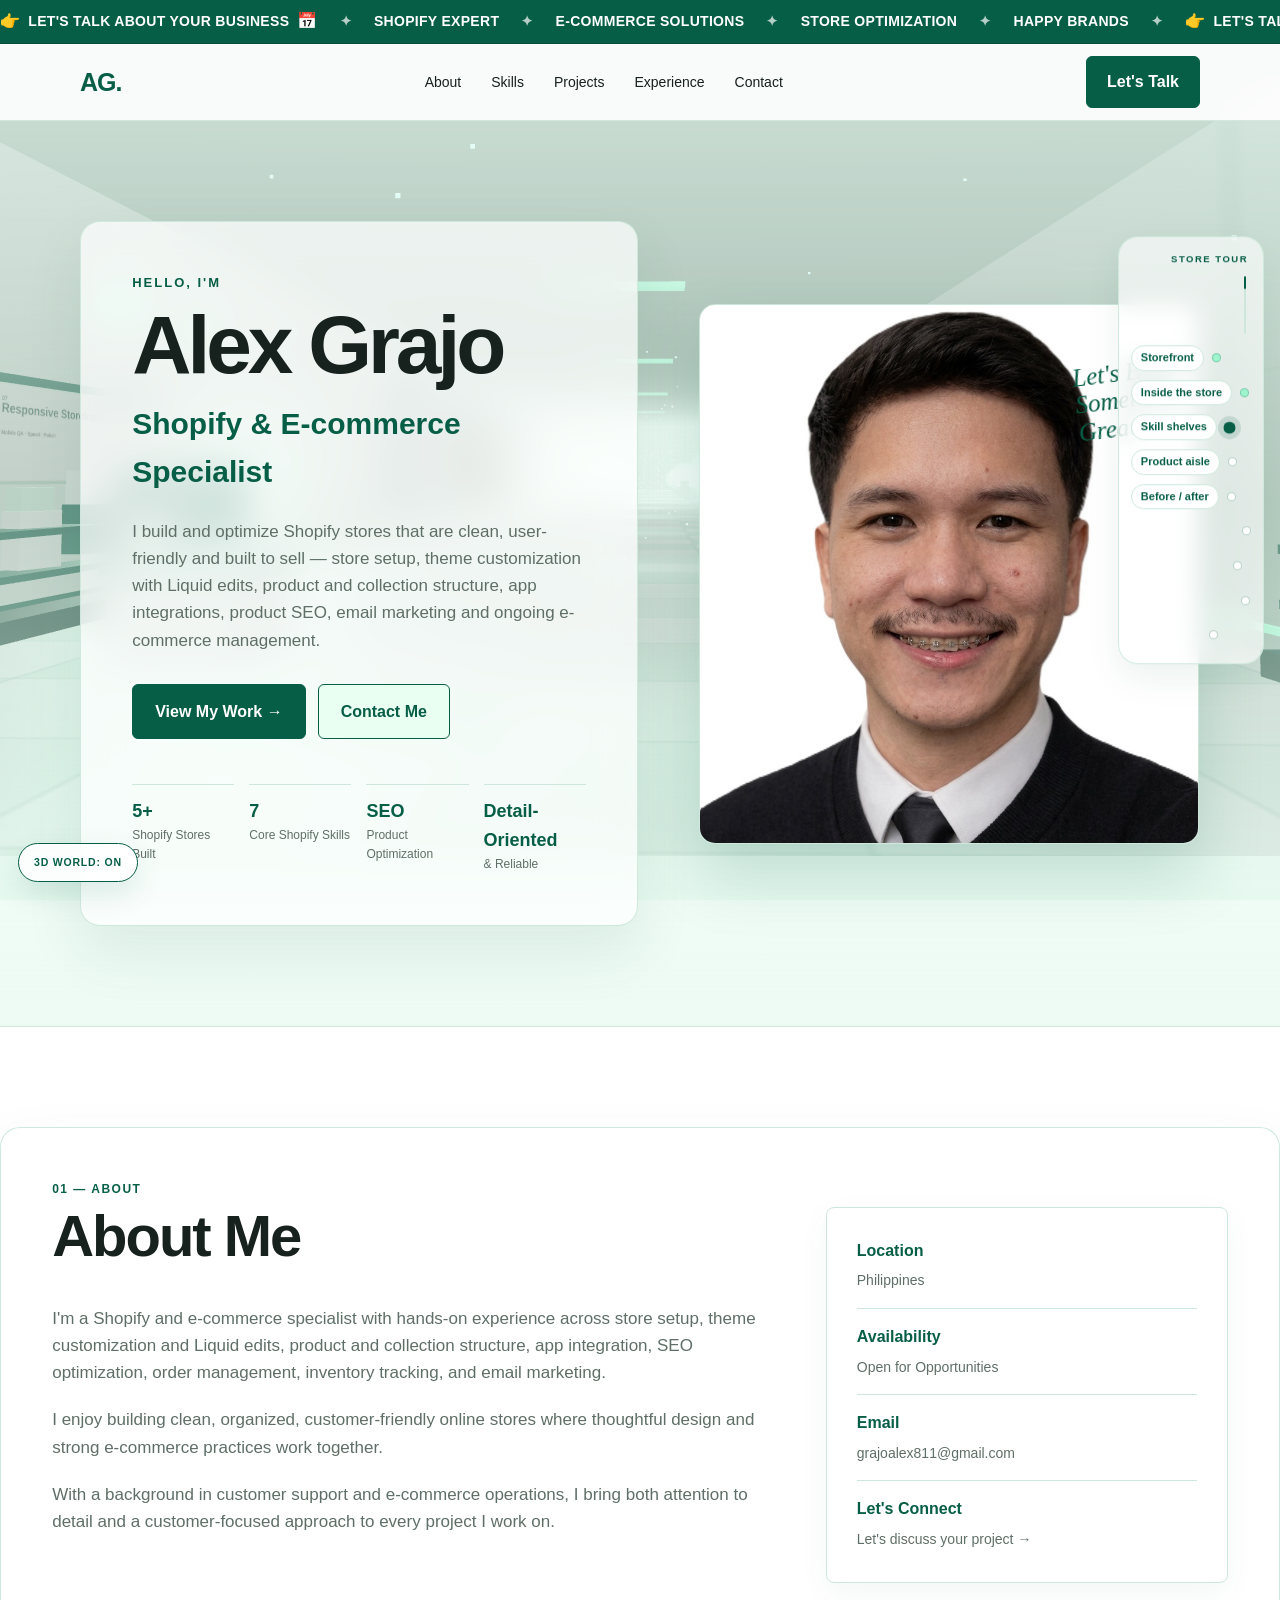
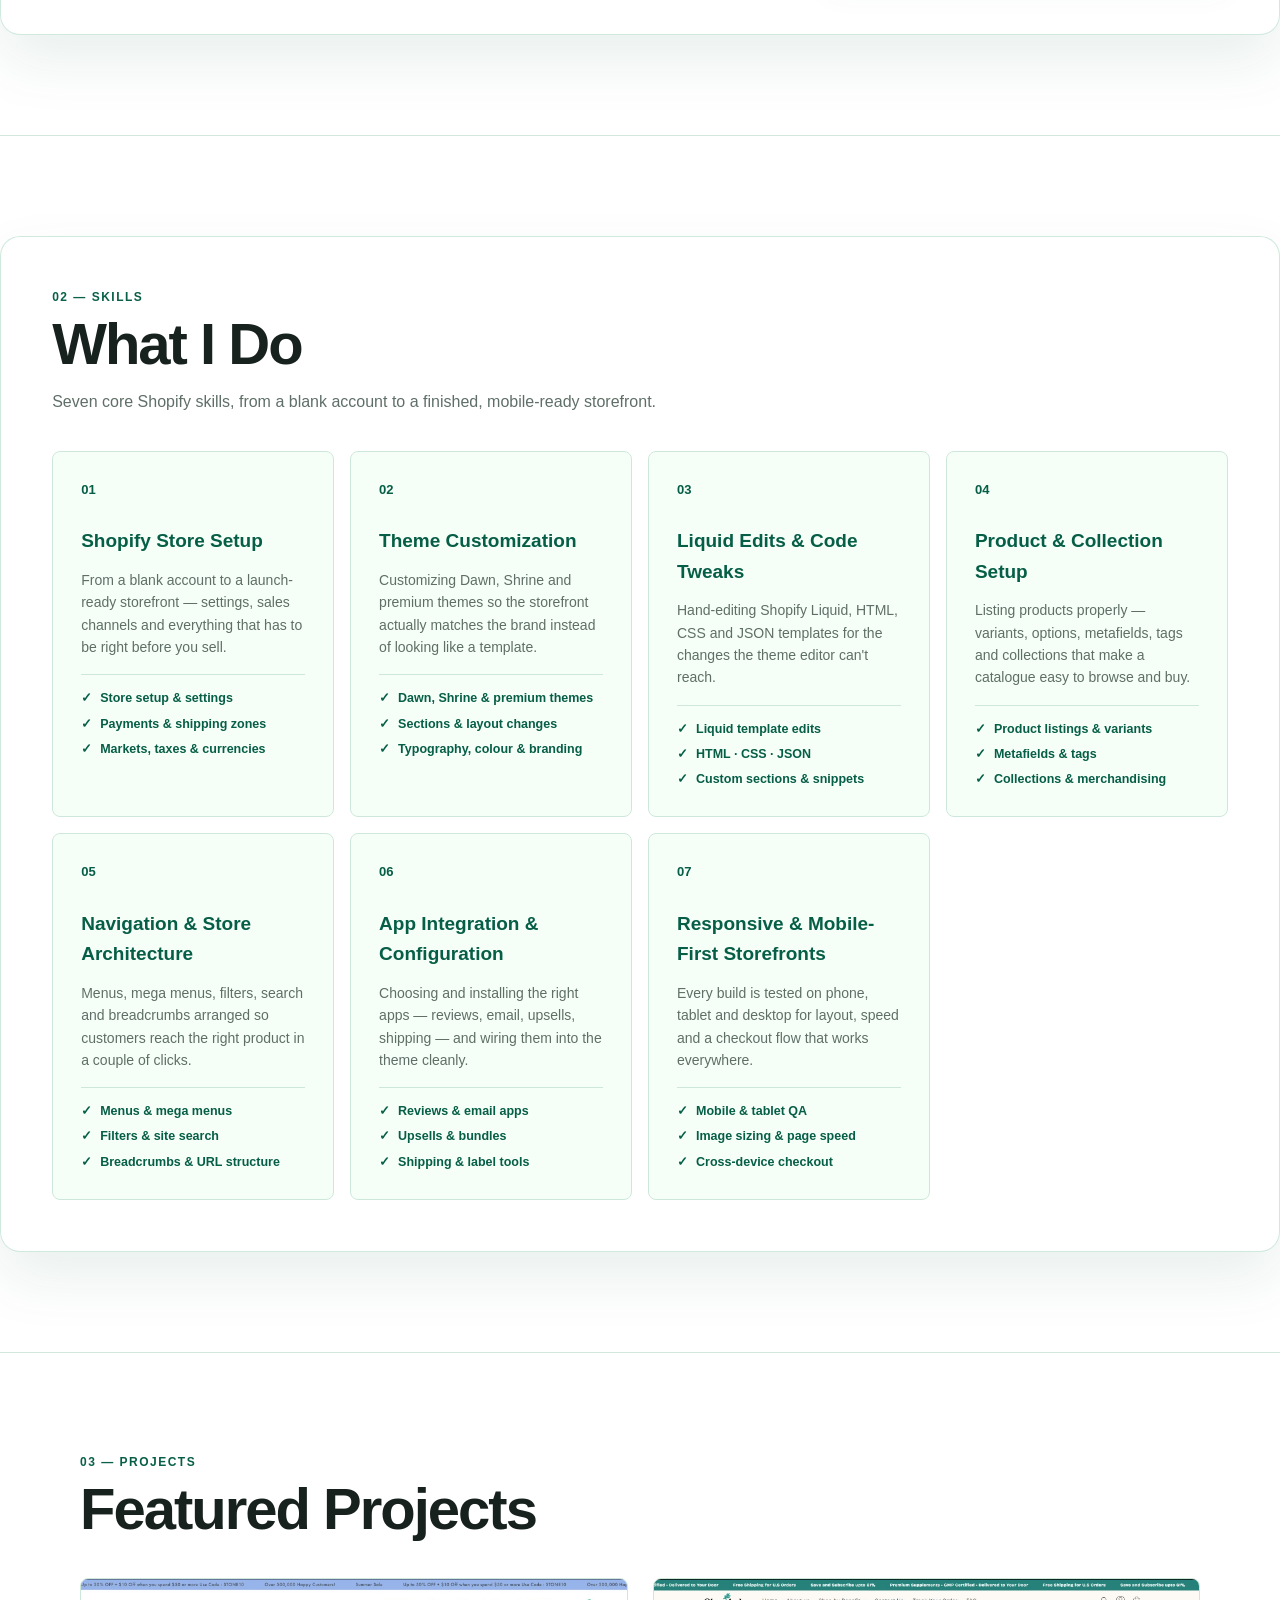
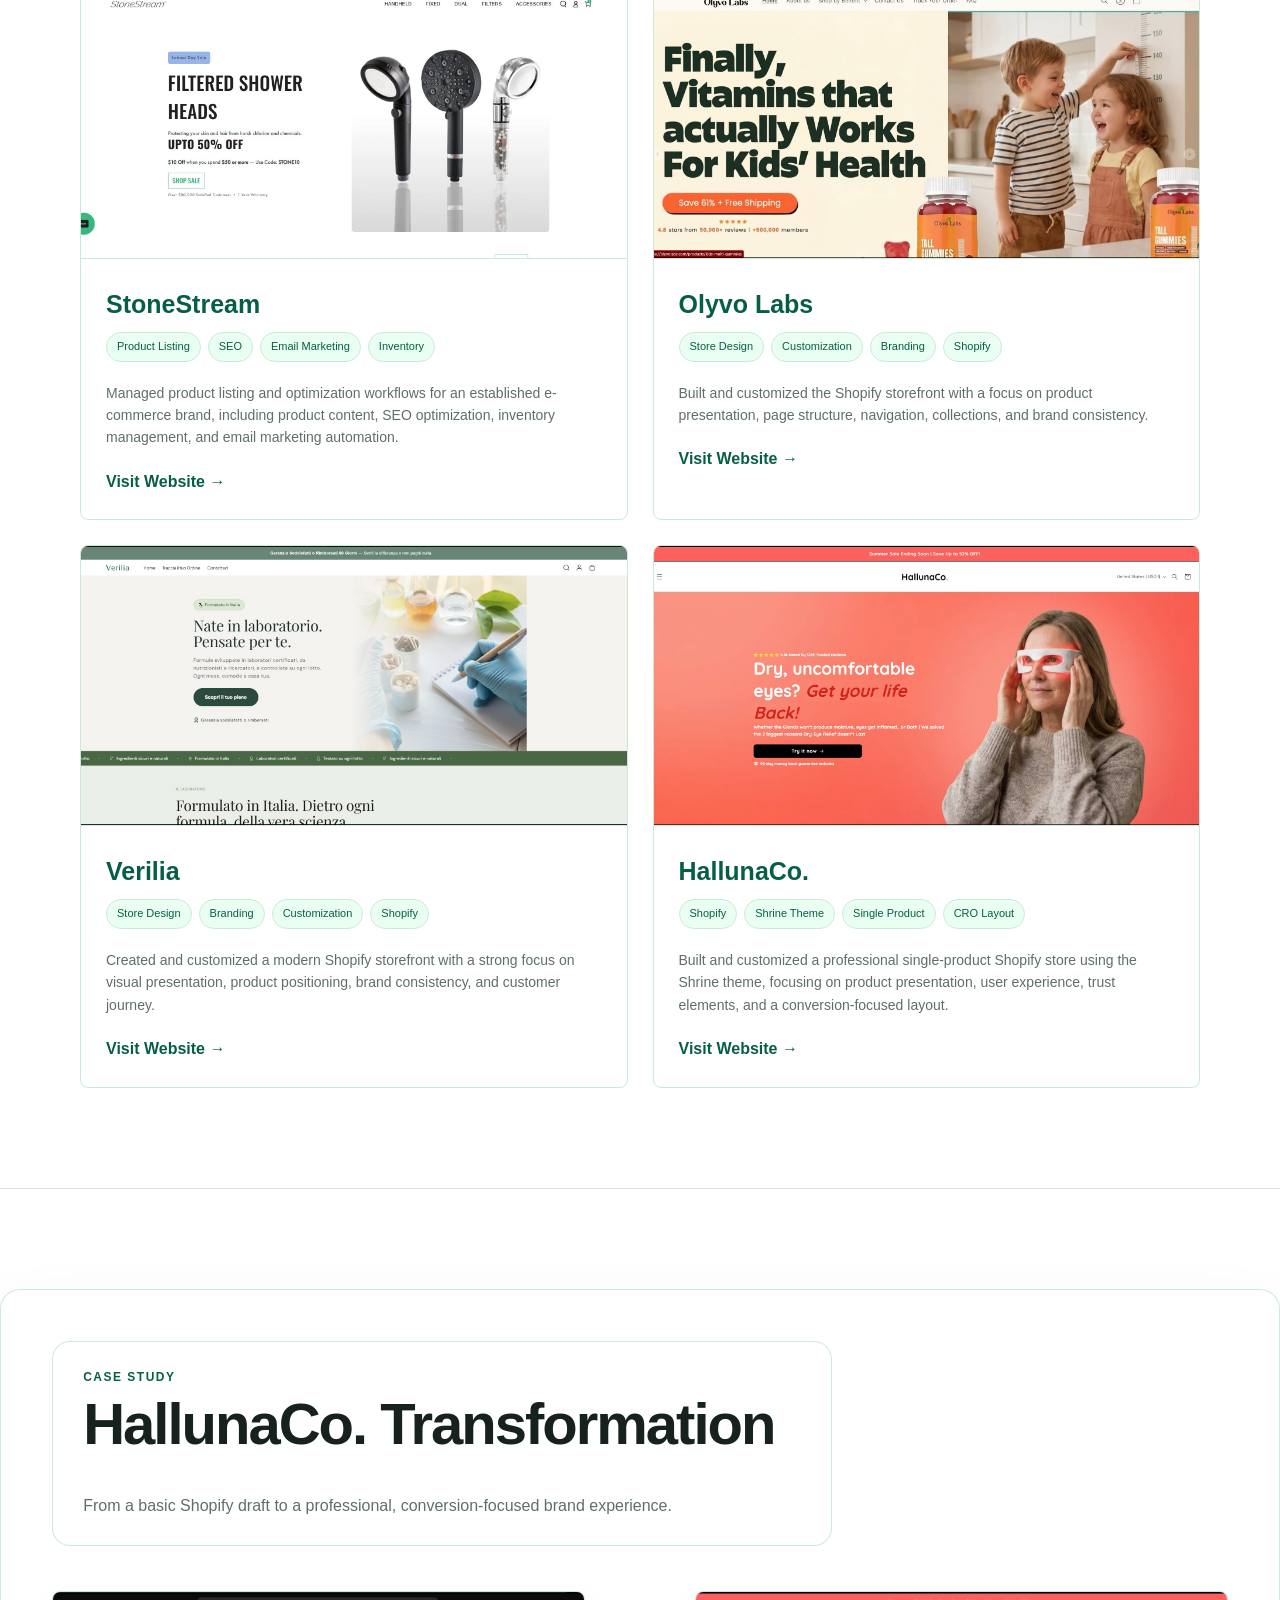
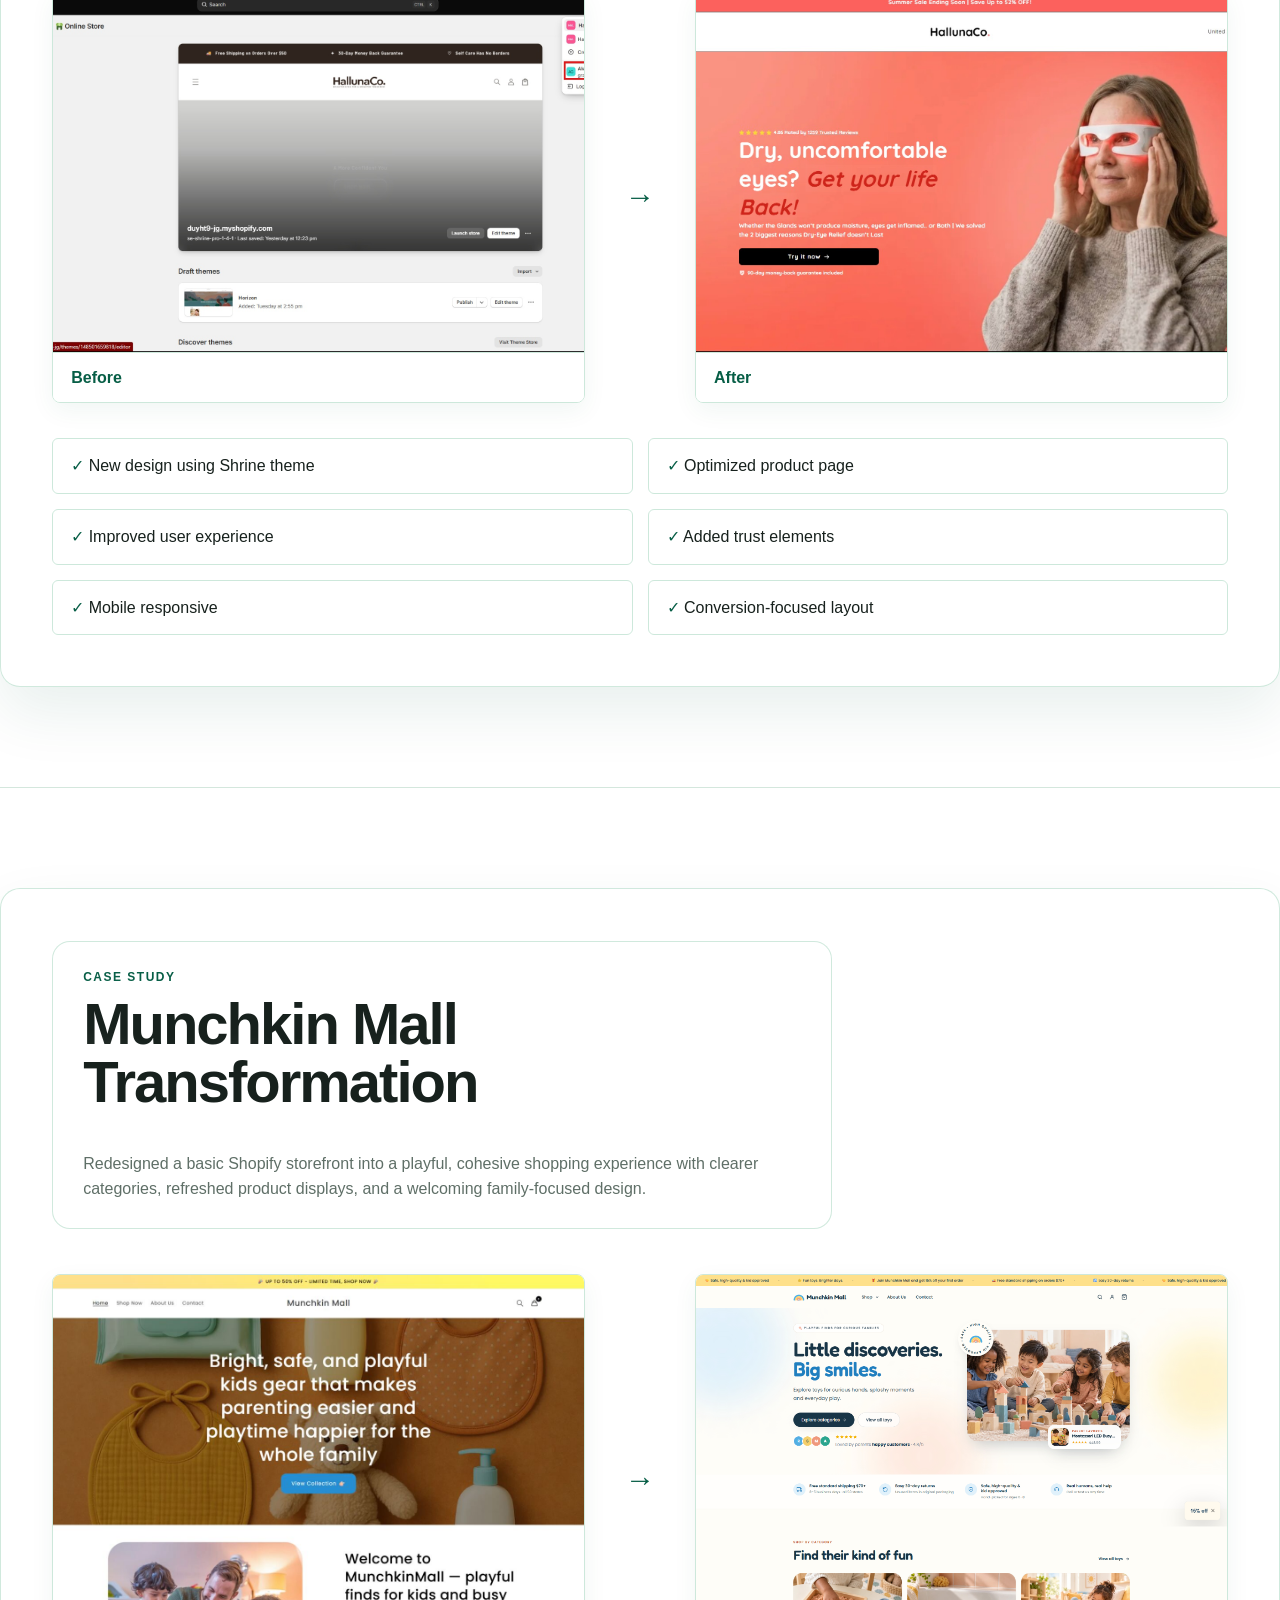
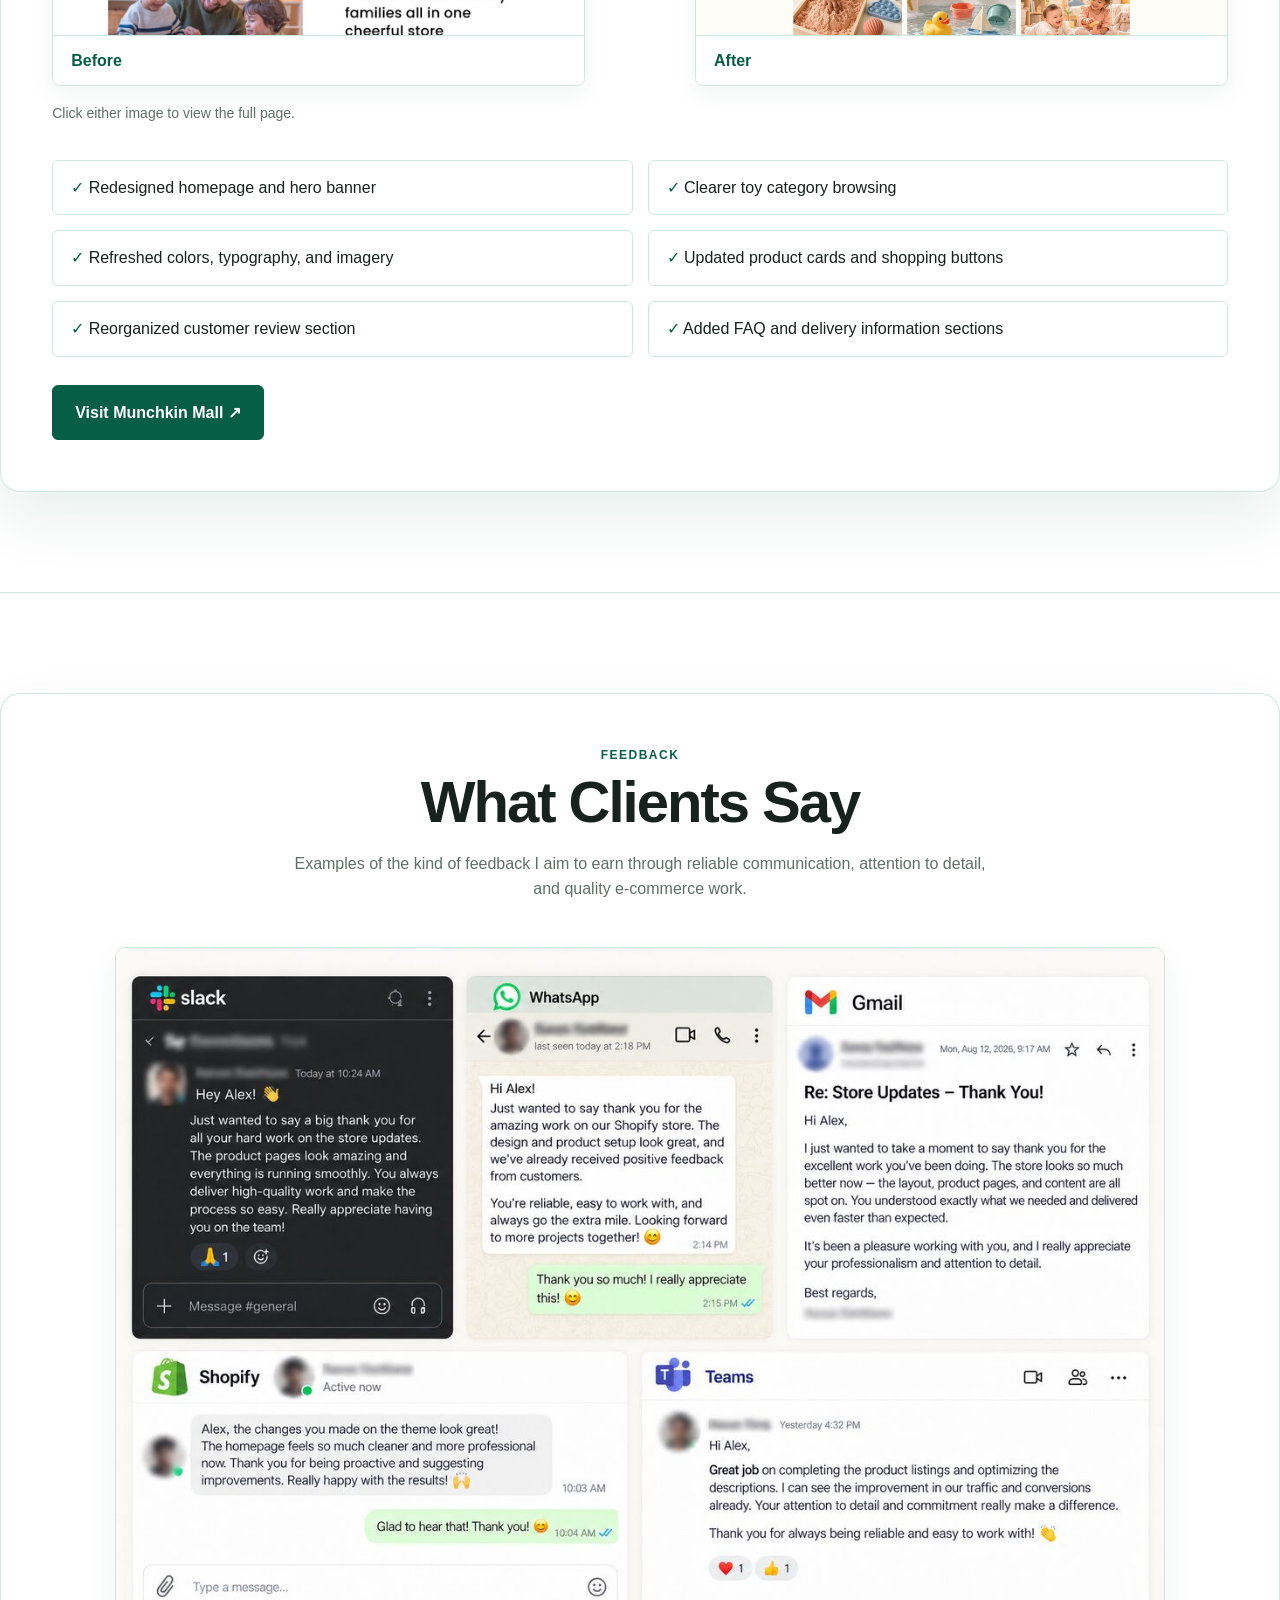
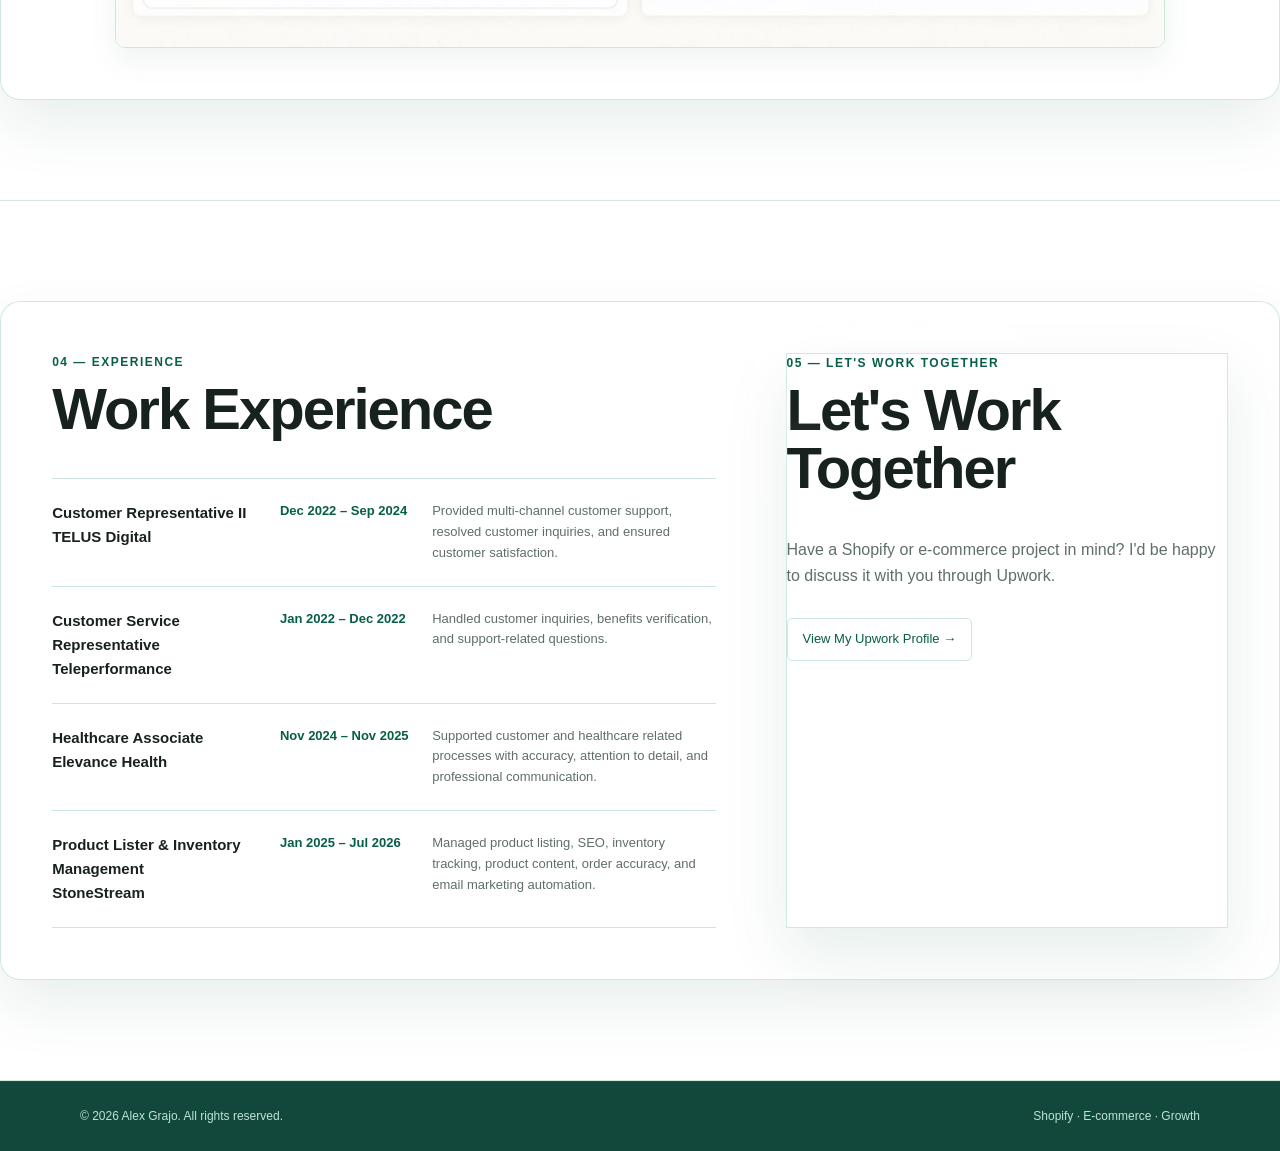
==== commit 0279ab37: "Update Verilia link" ====
--- a/upwork.html
+++ b/upwork.html
@@ -912,7 +912,7 @@
 
 
                             <a
-                                href="https://verilia.shop/"
+                                href="https://verelia.co/"
                                 target="_blank"
                                 rel="noopener noreferrer"
                             >
